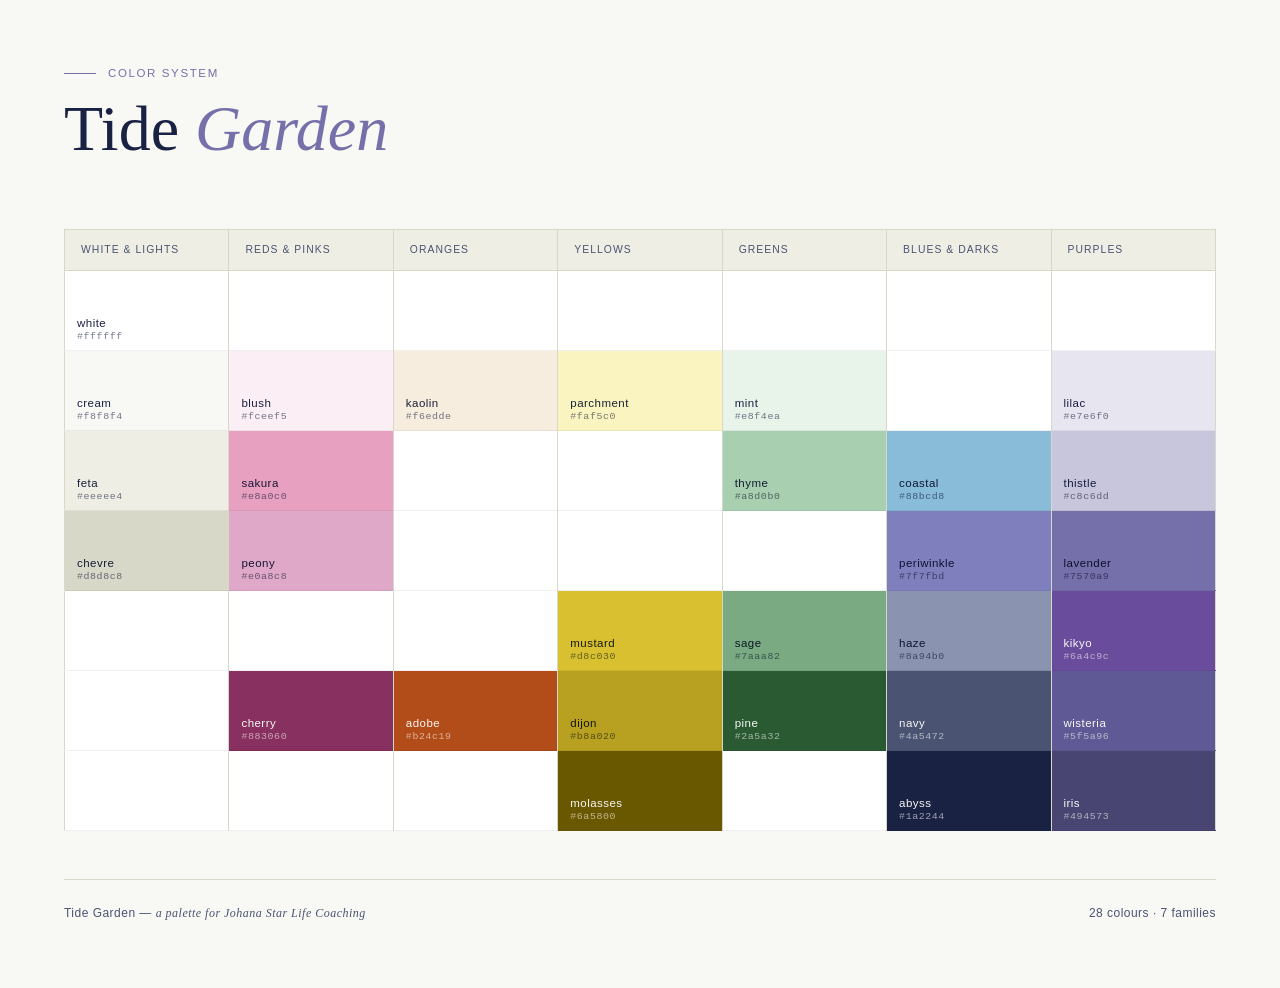
==== palette.html @ c2b70f77 "define oranges kaolin and adobe" ====
<!DOCTYPE html>
<html lang="en">
<head>
<meta charset="UTF-8">
<meta name="viewport" content="width=device-width, initial-scale=1.0">
<title>Tide Garden — Palette</title>
<link rel="stylesheet" href="styles.css">
</head>
<body class="palette-page">

<header>
  <p>Color system</p>
  <h1>Tide <em>Garden</em></h1>
</header>

<!--
  Rows represent lightness bands (lightest at top, darkest at bottom).
  Each swatch is placed in the row closest to its HSL lightness value.
  Within a family, swatches that share near-identical lightness are nudged
  to adjacent rows to maintain unique placement per column.
  Empty cells indicate no swatch in that family at that lightness band.
  8 rows span L≈100% (row 1) to L≈18% (row 8), in ~12-point steps.
-->
<table class="palette-table">
  <thead>
    <tr>
      <th>White &amp; Lights</th>
      <th>Reds &amp; Pinks</th>
      <th>Oranges</th>
      <th>Yellows</th>
      <th>Greens</th>
      <th>Blues &amp; Darks</th>
      <th>Purples</th>
    </tr>
  </thead>
  <tbody>
    <!-- Row 1 · L ≈ 100% -->
    <tr>
      <td class="swatch light" style="background:#ffffff;">
        <p class="swatch-name">white</p>
        <p class="swatch-hex">#ffffff</p>
      </td>
      <td class="swatch empty"></td>
      <td class="swatch empty"></td>
      <td class="swatch empty"></td>
      <td class="swatch empty"></td>
      <td class="swatch empty"></td>
      <td class="swatch empty"></td>
    </tr>

    <!-- Row 2 · L ≈ 88% – 92% -->
    <tr>
      <td class="swatch light" style="background:#f8f8f4;">
        <p class="swatch-name">cream</p>
        <p class="swatch-hex">#f8f8f4</p>
      </td>

      <td class="swatch light" style="background:#fceef5;">
        <p class="swatch-name">blush</p>
        <p class="swatch-hex">#fceef5</p>
      </td>
      <td class="swatch light" style="background:#f6edde;">
        <p class="swatch-name">kaolin</p>
        <p class="swatch-hex">#f6edde</p>
      </td>
      <td class="swatch light" style="background:#faf5c0;">
        <p class="swatch-name">parchment</p>
        <p class="swatch-hex">#faf5c0</p>
      </td>
      <td class="swatch light" style="background:#e8f4ea;">
        <p class="swatch-name">mint</p>
        <p class="swatch-hex">#e8f4ea</p>
      </td>
      <td class="swatch empty"></td>
      <td class="swatch light" style="background:#e7e6f0;">
        <p class="swatch-name">lilac</p>
        <p class="swatch-hex">#e7e6f0</p>
      </td>
    </tr>

    <!-- Row 3 · L ≈ 77% -->
    <tr>
      <td class="swatch light" style="background:#eeeee4;">
        <p class="swatch-name">feta</p>
        <p class="swatch-hex">#eeeee4</p>
      </td>
      <td class="swatch light" style="background:#e8a0c0;">
        <p class="swatch-name">sakura</p>
        <p class="swatch-hex">#e8a0c0</p>
      </td>
      <td class="swatch empty"></td>
      <td class="swatch empty"></td>
      <td class="swatch light" style="background:#a8d0b0;">
        <p class="swatch-name">thyme</p>
        <p class="swatch-hex">#a8d0b0</p>
      </td>
      <td class="swatch light" style="background:#88bcd8;">
        <p class="swatch-name">coastal</p>
        <p class="swatch-hex">#88bcd8</p>
      </td>
      <td class="swatch light" style="background:#c8c6dd;">
        <p class="swatch-name">thistle</p>
        <p class="swatch-hex">#c8c6dd</p>
      </td>
    </tr>

    <!-- Row 4 · L ≈ 65% -->
    <tr>
      <td class="swatch light" style="background:#d8d8c8;">
        <p class="swatch-name">chevre</p>
        <p class="swatch-hex">#d8d8c8</p>
      </td>

      <td class="swatch light" style="background:#e0a8c8;">
        <p class="swatch-name">peony</p>
        <p class="swatch-hex">#e0a8c8</p>
      </td>
      <td class="swatch empty"></td>
      <td class="swatch empty"></td>
      <td class="swatch empty"></td>

      <td class="swatch light" style="background:#7f7fbd;">
        <p class="swatch-name">periwinkle</p>
        <p class="swatch-hex">#7f7fbd</p>
      </td>
      <td class="swatch light" style="background:#7570a9;">
        <p class="swatch-name">lavender</p>
        <p class="swatch-hex">#7570a9</p>
      </td>
    </tr>

    <!-- Row 5 · L ≈ 53% -->
    <tr>
      <td class="swatch empty"></td>
      <td class="swatch empty"></td>
      <td class="swatch empty"></td>
      <td class="swatch light" style="background:#d8c030;">
        <p class="swatch-name">mustard</p>
        <p class="swatch-hex">#d8c030</p>
      </td>
      <td class="swatch light" style="background:#7aaa82;">
        <p class="swatch-name">sage</p>
        <p class="swatch-hex">#7aaa82</p>
      </td>
      <td class="swatch light" style="background:#8a94b0;">
        <p class="swatch-name">haze</p>
        <p class="swatch-hex">#8a94b0</p>
      </td>
      <td class="swatch dark" style="background:#6a4c9c;">
        <p class="swatch-name">kikyo</p>
        <p class="swatch-hex">#6a4c9c</p>
      </td>
    </tr>

    <!-- Row 6 · L ≈ 42% -->
    <tr>
      <td class="swatch empty"></td>
      <td class="swatch dark" style="background:#883060;">
        <p class="swatch-name">cherry</p>
        <p class="swatch-hex">#883060</p>
      </td>
      <td class="swatch dark" style="background:#b24c19;">
        <p class="swatch-name">adobe</p>
        <p class="swatch-hex">#b24c19</p>
      </td>
      <td class="swatch light" style="background:#b8a020;">
        <p class="swatch-name">dijon</p>
        <p class="swatch-hex">#b8a020</p>
      </td>
      <td class="swatch dark" style="background:#2a5a32;">
        <p class="swatch-name">pine</p>
        <p class="swatch-hex">#2a5a32</p>
      </td>
      <td class="swatch dark" style="background:#4a5472;">
        <p class="swatch-name">navy</p>
        <p class="swatch-hex">#4a5472</p>
      </td>
      <td class="swatch dark" style="background:#5f5a96;">
        <p class="swatch-name">wisteria</p>
        <p class="swatch-hex">#5f5a96</p>
      </td>
    </tr>

    <!-- Row 7 · L ≈ 18% -->
    <tr>
      <td class="swatch empty"></td>
      <td class="swatch empty"></td>
      <td class="swatch empty"></td>
      <td class="swatch dark" style="background:#6a5800;">
        <p class="swatch-name">molasses</p>
        <p class="swatch-hex">#6a5800</p>
      </td>
      <td class="swatch empty"></td>
      <td class="swatch dark" style="background:#1a2244;">
        <p class="swatch-name">abyss</p>
        <p class="swatch-hex">#1a2244</p>
      </td>
      <td class="swatch dark" style="background:#494573;">
        <p class="swatch-name">iris</p>
        <p class="swatch-hex">#494573</p>
      </td>
    </tr>
  </tbody>
</table>

<footer>
  <p>Tide Garden &mdash; <em>a palette for Johana Star Life Coaching</em></p>
  <p>28 colours · 7 families</p>
</footer>

</body>
</html>
---- styles.css ----
*, *::before, *::after {
    box-sizing: border-box;
    margin: 0;
    padding: 0;
  }
  /* Tide Garden palette */
  :root {
    /* ─── color tokens ─────────────────────────────────────────────────────────
       Color wheel relationships:
         · coastal (H=201°), lavender (H=245°), and navy (H=229°) are
           analogous — a tight blue/purple cluster spanning 44°
         · mustard (H=51°) and lavender (H=245°) are near-complementary
           (194° apart) — they pop against each other
         · mustard (H=51°) and coastal (H=201°) are near-complementary
           (150° apart)
         · coastal (H=201°) and lavender (H=245°) are now 44° apart —
           a wider analogous gap than the original 24° with coastal/periwinkle
         · sakura (H=333°) and sage (H=130°) are near-complementary
           (157° apart) — warm pink against cool green
         · mustard (H=51°), sage (H=130°), and sakura (H=333°) form a
           split-complementary triad around sage
       Sibling relationships:
         · cherry is a sibling of sakura, not simply a darkened version —
           hue shifts 6°, saturation drops 13%, lightness drops 41°
         · dijon is effectively mustard darkened — hue drift of only 0.9°
      Note: all color math here is Claude-generated. Trust, but verify.
    */
    /*
    Color families (Tide Garden palette):
    lights & whites: theming is dairy
    reds & pinks: theming is floral & fruity
    oranges: theming is culinary, spices
    yellows: theming is culinary, condiments
        NOTE: Mustard is a brassica, so there may be design space for cabbage, a yellow-green
        tinted white, bok choy, a light green, broccoli, a dark and grounded green,
        turnip, a purplish-red white, kale a dark green, etc.
    greens: theming is culinary, herbal
    darks & blues: theming is nautical
    purples: theming is floral & astronomical
        NOTE: Oranges and periwinkles are not used yet in this design, their intention in
              specification is to be used as accent colors for future designs inheriting
              this palette and pride flags.
    */

    /* dairy — lights & whites */
    --white:        #ffffff;
    --cream:        #f8f8f4;
    --feta:         #eeeee4;
    --chevre:       #d8d8c8;

    /* reds & pinks — floral & fruity */
    --blush:        #fceef5;   /* sakura (L=77.5%) lightened 15.0 lightness points to L=92.5% → blush */
    --peony:        #e0a8c8;   /* sakura (L=77.5%) darkened 10.0 lightness points to L=67.5% → peony */
    --sakura:       #e8a0c0;
    --cherry:       #883060;   /* sakura sibling: H=327° S=48% L=36% vs sakura H=333° S=61% L=77% */

    /* oranges — ceramics & clay */
    --adobe:        #b24c19;   /* dark red-orange; H=20° S=75% L=40% — sits alongside cherry, dijon, navy in the mid-dark band */
    --kaolin:       #f6edde;   /* pale yellow-orange; H=36° S=60% L=92% — the raw clay mineral; sits alongside lilac and mint */

    /* yellows — culinary, condiments */
    --parchment:    #faf5c0;   /* mustard (L=51.2%) lightened 40.0 lightness points to L=91.2% → parchment */
    --mustard:      #d8c030;
    --dijon:        #b8a020;   /* mustard (L=51.2%) darkened 7.0 lightness points to L=44.2% */
    --molasses:     #6a5800;   /* dijon (L=42.4%) darkened 21.6 lightness points to L=20.8% → molasses */

    /* greens — culinary, herbal */
    --mint:         #e8f4ea;   /* sage (L=57.6%) lightened 35.0 lightness points to L=92.6% */
    --thyme:        #a8d0b0;   /* sage (L=57.6%) lightened 15.0 lightness points to L=72.6% */
    --sage:         #7aaa82;
    --pine:         #2a5a32;   /* sage (L=57.6%) darkened 35.0 lightness points to L=22.6% → pine */

    /* blues & darks — nautical */
    --coastal:      #88bcd8;   /* shallows was considered but coastal retained */
    --haze:         #8a94b0;
    --periwinkle:   #7F7FBD;
    --navy:         #4a5472;
    --abyss:        #1a2244;   /* swapped — abyss is now the deepest blue */

    /* purples — floral & astronomical */
    --lilac:        #e7e6f0;   /* lavender (L=55.1%) lightened to L=92.3% → lilac */
    --thistle:      #c8c6dd;   /* lavender (L=55.1%) lightened 27.0 lightness points to L=82.1% → thistle */
    --lavender:     #7570a9;
    --kikyo:        #6a4c9c;   /* balloon flower (Japanese: 桔梗); H=272° S=33% L=45% — more violet than lavender family (H=245°); a deliberate accent */
    --wisteria:     #5f5a96;   /* lavender (L=55.1%) darkened 8.0 lightness points to L=47.1% → wisteria */
    --iris:         #494573;   /* lavender (L=55.1%) darkened 19.0 lightness points to L=36.1% → iris */

    --serif: 'Cormorant Garamond', serif;

    /* ─── tints and shades ──────────────────────────────────────────────────────
       All tints and shades are now defined within their colour family above.
       native CSS cannot compute derived values; use Sass or a design tool to
       recalculate if palette colours change */

    /* ─── semantic tokens ───────────────────────────────────────────────────────
       these are what rules reference — colour tokens above should not
       appear in rules directly */
    --background:             var(--cream);
    --surface:                var(--white);
    --surface-alt:            var(--feta);
    --surface-alt-dark:       var(--chevre);
    --text:                   var(--abyss);
    --text-mid:               var(--navy);
    --text-light:             var(--haze);
    --accent:                 var(--lavender);
    --accent-hover:           var(--wisteria);
    --accent-secondary:       var(--sage);
    --accent-secondary-light: var(--mint);
    --accent-secondary-mid:   var(--thyme);
    --accent-tertiary:        var(--mustard);
    --accent-tertiary-hover:  var(--dijon);
    --highlight:              var(--sakura);
    --highlight-dark:         var(--cherry);
    --muted:                  var(--coastal);
    --deep:                   var(--abyss);

    /* ─── opacity variants ──────────────────────────────────────────────────────
       for use where alpha transparency is needed */
    --cream-88:      rgba(248,248,244,0.88);
    --cream-60:      rgba(248,248,244,0.60);
    --cream-35:      rgba(248,248,244,0.35);
    --cream-8:       rgba(248,248,244,0.08);
    --cream-6:       rgba(248,248,244,0.06);
    --white-85:      rgba(255,255,255,0.85);
    --white-30:      rgba(255,255,255,0.30);
    --white-15:      rgba(255,255,255,0.15);
    --lavender-15:   rgba(117,112,169,0.15);
    --mustard-25:    rgba(216,192,48,0.25);
    --abyss-8:       rgba(26,34,68,0.08);
  }
  body {
    font-family: 'DM Sans', sans-serif;
    background: var(--background);
    color: var(--text);
    line-height: 1.6;
    font-weight: 300;
  }
  h1, h2, h3, h4, body > nav .logo, .step .numeral, footer .logo, .quote blockquote {
    font-family: var(--serif);
  }
  h1, h2, h3, h4, .step .numeral { font-weight: 300; }
  /* TODO: Can we define the rbga codes below either in the color tokens section of :root or derived from those colors? */
  body > nav {
    position: fixed;
    top: 0;
    left: 0;
    right: 0;
    z-index: 100;
    display: flex;
    justify-content: space-between;
    align-items: center;
    padding: 1.25rem 4rem;
    background: var(--cream-88);
    backdrop-filter: blur(12px);
    border-bottom: 1px solid var(--lavender-15);
  }
  body > nav .logo {
    font-weight: 400;
    font-size: 1.3rem;
    letter-spacing: 0.04em;
    color: var(--text);
    text-decoration: none;
  }
  body > nav .cta {
    background: var(--accent);
    color: var(--surface);
    padding: 0.55rem 1.4rem;
    border-radius: 2px;
    font-size: 0.8rem;
    font-weight: 400;
    letter-spacing: 0.06em;
    text-transform: uppercase;
    text-decoration: none;
    transition: background 0.2s;
  }
  body > nav .cta:hover { background: var(--accent-hover); }
  .hero {
    min-height: 100vh;
    display: grid;
    grid-template-columns: 1fr 1fr;
    align-items: center;
    padding: 8rem 4rem 4rem;
    gap: 4rem;
  }
  .hero header .eyebrow {
    font-size: 0.72rem;
    font-weight: 500;
    letter-spacing: 0.14em;
    text-transform: uppercase;
    color: var(--accent);
    margin-bottom: 1.5rem;
    display: flex;
    align-items: center;
    gap: 0.75rem;
  }
  .hero header .eyebrow::before {
    content: '';
    display: block;
    width: 32px;
    height: 1px;
    background: var(--accent);
  }
  .hero header h1 {
    font-size: clamp(2.6rem, 5vw, 4rem);
    line-height: 1.1;
    letter-spacing: -0.01em;
    color: var(--text);
    margin-bottom: 1.5rem;
  }
  .hero header h1 em {
    font-style: italic;
    color: var(--accent);
  }
  .hero header .lede {
    font-size: 1.05rem;
    color: var(--text-mid);
    line-height: 1.75;
    margin-bottom: 1.5rem;
    font-weight: 300;
    max-width: 440px;
  }
  .disclaimer {
    font-size: 0.8rem;
    color: var(--text-light);
    line-height: 1.6;
    border-left: 2px solid var(--surface-alt-dark);
    padding-left: 0.9rem;
    margin-bottom: 2rem;
    max-width: 420px;
  }
  .hero header nav {
    display: flex;
    align-items: center;
    gap: 1.5rem;
  }
  .btn-primary {
    background: var(--text);
    color: var(--surface);
    padding: 0.9rem 2rem;
    border-radius: 2px;
    font-size: 0.85rem;
    font-weight: 400;
    letter-spacing: 0.04em;
    text-decoration: none;
    transition: background 0.2s;
    border: 1.5px solid var(--text);
  }
  .btn-primary.spacer {
    display:inline-block;
    margin-top:1rem;
  }
  .btn-primary:hover {
    background: var(--accent);
    border-color: var(--accent);
  }
  .btn-ghost {
    color: var(--text-mid);
    font-size: 0.85rem;
    text-decoration: none;
    letter-spacing: 0.02em;
    border-bottom: 1px solid var(--surface-alt-dark);
    padding-bottom: 2px;
    transition: color 0.2s, border-color 0.2s;
  }
  .btn-ghost:hover {
    color: var(--accent);
    border-color: var(--accent);
  }
  .hero .image {
    position: relative;
    height: 600px;
    border-radius: 2px;
    overflow: hidden;
    background: var(--surface);
  }
  .hero .image .shapes {
    position: absolute;
    inset: 0;
    pointer-events: none;
  }
  .hero .badge {
    position: absolute;
    bottom: 2.5rem;
    left: 2rem;
    background: var(--surface);
    padding: 1.25rem 1.5rem;
    border-radius: 2px;
    box-shadow: 0 4px 32px var(--abyss-8);
    max-width: 240px;
  }
  .hero .badge strong {
    font-size: 1rem;
    color: var(--accent);
    margin-bottom: 0.25rem;
  }
  .hero .badge ul { list-style-type: '\b7  '; }
  .hero .badge li {
    font-size: 0.78rem;
    color: var(--text-mid);
    line-height: 1.5;
  }
  .flag-badge {
    display: inline-block;
    width: 1.3em;
    height: 0.78em;
    vertical-align: baseline;
    margin: 0 0.15em;
    border-radius: 1.5px;
  }
  .trust-bar {
    list-style: none;
    background: var(--accent);
    padding: 1.75rem 4rem;
    display: flex;
    align-items: center;
    justify-content: center;
    gap: 3rem;
    flex-wrap: wrap;
  }
  .trust-bar li {
    font-size: 0.75rem;
    color: var(--surface);
    font-weight: 500;
    letter-spacing: 0.08em;
    text-transform: uppercase;
    display: flex;
    align-items: center;
    gap: 0.6rem;
  }
  .trust-bar li::before {
    content: '◆';
    font-size: 0.5rem;
  }
  .about {
    display: grid;
    grid-template-columns: 1fr 1.2fr;
    gap: 6rem;
    padding: 7rem 4rem;
    align-items: start;
  }
  .about .label, .offerings .label, .process .label, .diagnosis .label {
    color: var(--accent);
  }
  .systems .label, .regional-center.card .label { color: var(--accent-secondary); }
  .testimonials .label { color: var(--surface-alt); }
  .not-therapy .label { color: var(--muted); }
  .about h2 {
    font-size: clamp(2rem, 3.5vw, 2.8rem);
    line-height: 1.2;
    margin-bottom: 1.5rem;
  }
  .about h2 em { color: var(--accent); }
  .about p {
    color: var(--text-mid);
    line-height: 1.85;
    margin-bottom: 1.2rem;
    font-size: 0.97rem;
  }
  .about .tags {
    list-style: none;
    display: flex;
    flex-wrap: wrap;
    gap: 0.5rem;
    margin: 1.5rem 0;
  }
  .tag {
    font-size: 0.72rem;
    font-weight: 500;
    letter-spacing: 0.06em;
    text-transform: uppercase;
    padding: 0.3rem 0.75rem;
    border: 1px solid;
    border-radius: 2px;
  }
  /* TODO: Can we define the hex codes below in the color tokens section of :root */
  .tag-secondary {
    color: var(--pine);
    background: var(--accent-secondary-light);
    border-color: var(--accent-secondary-mid);
  }
  .tag-accent {
    color: var(--iris);
    background: var(--lilac);
    border-color: var(--thistle);
  }
  .tag-tertiary {
    color: var(--molasses);
    background: var(--parchment);
    border-color: var(--accent-tertiary);
  }
  .tag-highlight {
    color: var(--highlight-dark);
    background: var(--blush);
    border-color: var(--peony);
  }
  .about .portrait {
    aspect-ratio: 4/5;
    background: var(--surface);
    border-radius: 2px;
    position: relative;
    overflow: hidden;
  }
  .about .portrait img {
    width:100%;
    height:100%;
    object-fit:cover;
    display:block;
  }
  .not-therapy {
    background: var(--deep);
    padding: 4rem;
    display: grid;
    grid-template-columns: 1fr 1fr;
    gap: 4rem;
    align-items: center;
  }
  .not-therapy h2 {
    font-size: clamp(1.8rem, 3vw, 2.4rem);
    color: var(--background);
    line-height: 1.2;
    margin-bottom: 1rem;
  }
  .not-therapy h2 em { color: var(--muted); }
  .not-therapy p {
    font-size: 0.92rem;
    color: var(--cream-60);
    line-height: 1.8;
    margin-bottom: 1rem;
  }
  .not-therapy .note {
    font-size: 0.8rem;
    color: var(--cream-35);
  }
  .not-therapy .comparison {
    display: grid;
    grid-template-columns: 1fr 1fr;
    gap: 1px;
    background: var(--cream-8);
    border: 1px solid var(--cream-8);
  }
  .not-therapy .panel { padding: 1.5rem; }
  .not-therapy .panel .title {
    font-size: 0.72rem;
    font-weight: 500;
    letter-spacing: 0.1em;
    text-transform: uppercase;
    margin-bottom: 0.75rem;
  }
  .not-therapy .panel .title.is { color: var(--muted); }
  .not-therapy .panel .title.not { color: var(--white-30); }
  .not-therapy .list { list-style: none; }
  .not-therapy .list li {
    font-size: 0.85rem;
    padding: 0.4rem 0;
    border-bottom: 1px solid var(--cream-6);
    line-height: 1.5;
  }
  .not-therapy .list.is li { color: var(--white-85); }
  .not-therapy .list.not li {
    color: var(--cream-35);
    text-decoration: line-through;
    text-decoration-color: var(--white-15);
  }
  .offerings { padding: 7rem 4rem; }
  .offerings .header { margin-bottom: 3.5rem; }
  .offerings h2 {
    font-size: clamp(2rem, 3.5vw, 2.8rem);
    line-height: 1.2;
  }
  .offerings h2 em { color: var(--accent); }
  .offerings .grid {
    display: grid;
    grid-template-columns: repeat(auto-fit, minmax(280px, 1fr));
    gap: 1px;
    background: var(--surface-alt-dark);
    border: 1px solid var(--surface-alt-dark);
    margin-top: 2.5rem;
  }
  .offerings .card {
    background: var(--surface);
    padding: 2rem;
  }
  .offerings .icon {
    width: 36px;
    height: 36px;
    border-radius: 2px;
    background: var(--surface-alt);
    display: flex;
    align-items: center;
    justify-content: center;
    margin-bottom: 1.25rem;
  }
  .offerings .icon img {
    width: 16px;
    height: 16px;
  }
  .offerings .card h3 {
    font-size: 0.95rem;
    font-weight: 500;
    color: var(--text);
    margin-bottom: 0.5rem;
  }
  .offerings .card p {
    font-size: 0.85rem;
    color: var(--text-mid);
    line-height: 1.7;
  }
  .systems {
    background: var(--accent-secondary-light);
    padding: 5rem 4rem;
  }
  .systems .inner {
    max-width: 860px;
    margin: 0 auto;
  }
  .systems h2 {
    font-size: clamp(1.8rem, 3vw, 2.4rem);
    line-height: 1.2;
    margin-bottom: 1.25rem;
  }
  .systems h2 em { color: var(--accent-secondary); }
  .systems p {
    font-size: 0.95rem;
    color: var(--text-mid);
    line-height: 1.8;
    max-width: 640px;
  }
  .systems .note {
    margin-top: 1rem;
    font-size: 0.88rem;
    color: var(--text-light);
  }
  .systems .tags {
    list-style: none;
    display: flex;
    flex-wrap: wrap;
    gap: 0.5rem;
    margin-top: 1.5rem;
  }
  .process {
    background: var(--deep);
    padding: 7rem 4rem;
  }
  .process .inner {
    max-width: 860px;
    margin: 0 auto;
  }
  .process .label {
    color: var(--accent-tertiary);
  }
  .process h2 {
    font-size: clamp(2rem, 3.5vw, 2.8rem);
    margin-bottom: 3.5rem;
    line-height: 1.2;
    color: var(--surface);
  }
  .process h2 em { color: var(--accent-tertiary); }
  .process ol {
    list-style: none;
  }
  .step {
    display: grid;
    grid-template-columns: 80px 1fr;
    border-top: 1px solid var(--mustard-25);
    padding: 2rem 0;
    align-items: start;
    gap: 2rem;
  }
  .step:last-child { border-bottom: 1px solid var(--mustard-25); }
  .step .numeral {
    font-size: 1.5rem;
    color: var(--accent-tertiary);
    padding-top: 0.1rem;
  }
  .step h4 {
    font-size: 1rem;
    font-weight: 500;
    margin-bottom: 0.4rem;
    color: var(--surface);
  }
  .step p {
    font-size: 0.9rem;
    color: var(--accent-secondary-mid);
    line-height: 1.7;
  }
  .testimonials {
    background: var(--accent);
    padding: 7rem 4rem;
  }
  .testimonials .inner {
    max-width: 1000px;
    margin: 0 auto;
  }
  .testimonials h2 {
    font-size: clamp(2rem, 3.5vw, 2.8rem);
    text-align: center;
    margin-bottom: 3.5rem;
    line-height: 1.2;
    color: var(--surface);
  }
  .testimonials h2 em { color: var(--accent-tertiary); }
  .quotes {
    display: grid;
    grid-template-columns: 1fr 1fr;
    gap: 1.5rem;
  }
  .quote {
    background: var(--surface);
    padding: 2.5rem;
    border-radius: 2px;
  }
  .quote blockquote {
    font-size: 1.2rem;
    font-weight: 300;
    font-style: italic;
    line-height: 1.6;
    color: var(--text);
    margin-bottom: 1.5rem;
  }
  .quote .author {
    display: flex;
    align-items: center;
    gap: 0.75rem;
  }
  .quote .avatar {
    width: 40px;
    height: 40px;
    border-radius: 50%;
    background: var(--surface-alt);
    display: flex;
    align-items: center;
    justify-content: center;
    font-size: 0.78rem;
    font-weight: 500;
    color: var(--accent);
  }
  .quote .avatar.plum {
    background: var(--accent-secondary-light);
    color: var(--accent-secondary);
  }
  .quote .name {
    font-size: 0.85rem;
    font-weight: 500;
    color: var(--text);
  }
  .quote .role {
    font-size: 0.78rem;
    color: var(--text-light);
  }
  #book {
    background: var(--background);
    padding: 0 4rem;
  }
  #book .layout {
    padding: 8rem 4rem;
    display: grid;
    grid-template-columns: 1fr 1fr;
    gap: 6rem;
    align-items: center;
    max-width: 1100px;
    margin: 0 auto;
  }
  #book .pitch h2 {
    font-size: clamp(2rem, 4vw, 3.2rem);
    line-height: 1.15;
    margin-bottom: 1rem;
  }
  #book .pitch h2 em { color: var(--accent); }
  #book .pitch p {
    color: var(--text-mid);
    line-height: 1.75;
    margin-bottom: 1rem;
    font-size: 0.97rem;
  }
  #book .pitch .note {
    font-size: 0.82rem;
    color: var(--accent);
    font-weight: 500;
    margin-top: 0.5rem;
  }
  .diagnosis {
    padding: 7rem 4rem;
    background: var(--surface-alt);
  }
  .diagnosis .inner {
    max-width: 860px;
    margin: 0 auto;
    display: grid;
    grid-template-columns: 1fr 1fr;
    gap: 5rem;
    align-items: start;
  }
  .diagnosis h2 {
    font-size: clamp(1.8rem, 3vw, 2.4rem);
    line-height: 1.2;
    margin-bottom: 1.25rem;
  }
  .diagnosis h2 em { color: var(--accent); }
  .diagnosis p {
    font-size: 0.95rem;
    color: var(--text-mid);
    line-height: 1.85;
    margin-bottom: 1rem;
  }
  .diagnosis .note {
    font-size: 0.8rem;
    color: var(--text-light);
    margin-bottom: 1.25rem;
  }
  .regional-center.card {
    background: var(--surface);
    border-radius: 2px;
    padding: 2rem;
    border: 1px solid var(--surface-alt-dark);
  }
  .regional-center.card h3 {
    font-size: 1.3rem;
    margin-bottom: 0.75rem;
    line-height: 1.3;
  }
  .regional-center.card p {
    font-size: 0.85rem;
    color: var(--text-mid);
    line-height: 1.75;
    margin-bottom: 1.25rem;
  }
  .regional-center .conditions {
    list-style: none;
    display: flex;
    flex-wrap: wrap;
    gap: 0.4rem;
    margin-bottom: 1.5rem;
  }
  .regional-center .link {
    display: inline-block;
    background: var(--accent);
    color: var(--surface);
    padding: 0.65rem 1.25rem;
    border-radius: 2px;
    font-size: 0.8rem;
    font-weight: 400;
    letter-spacing: 0.04em;
    text-decoration: none;
    transition: background 0.2s;
  }
  .regional-center .link:hover { background: var(--accent-hover); }
  footer {
    border-top: 1px solid var(--surface-alt-dark);
    padding: 2.5rem 4rem;
    display: flex;
    justify-content: space-between;
    align-items: center;
  }
  footer .logo {
    font-size: 1.1rem;
    color: var(--text-mid);
    font-weight: 400;
  }
  footer .note {
    font-size: 0.78rem;
    color: var(--text-light);
  }

  @keyframes fadeUp {
    from {
      opacity: 0;
      transform: translateY(24px);
    }
    to {
      opacity: 1;
      transform: translateY(0);
    }
  }
  .animate { opacity: 0; }
  .animate.visible { animation: fadeUp 0.7s ease forwards; }
  .delay-1 { animation-delay: 0.05s; }
  .delay-2 { animation-delay: 0.15s; }
  .delay-3 { animation-delay: 0.25s; }
  .delay-4 { animation-delay: 0.35s; }
  @media (max-width: 900px) {
    body > nav {
      padding: 1.25rem 2rem;
    }
    .hero, .about, #book .layout, .not-therapy {
      grid-template-columns: 1fr;
      padding: 5rem 2rem 3rem;
    }
    .hero .image { height: 340px; }
    .quotes { grid-template-columns: 1fr; }
    .not-therapy .comparison { grid-template-columns: 1fr; }
    .trust-bar {
      flex-direction: column;
      gap: 1rem;
      padding: 1.5rem 2rem;
    }
    .offerings, .testimonials, .process .inner, .systems { padding: 5rem 2rem; }
    .diagnosis .inner {
      grid-template-columns: 1fr;
      gap: 2.5rem;
    }
    footer {
      flex-direction: column;
      gap: 0.75rem;
      text-align: center;
      padding: 2rem;
    }
  }


/* ─── Palette page ──────────────────────────────────────────────────────────
   All rules are scoped to body.palette-page to avoid collisions with
   index.html styles above (notably: body, header, footer, @media block).
   ─────────────────────────────────────────────────────────────────────────── */

body.palette-page {
  font-family: 'DM Sans', sans-serif;
  font-weight: 300;
  background: var(--cream);
  color: var(--abyss);
  min-height: 100vh;
  padding: 4rem;
}

body.palette-page header {
  margin-bottom: 4rem;
}

body.palette-page header p {
  font-size: 0.72rem;
  font-weight: 500;
  letter-spacing: 0.14em;
  text-transform: uppercase;
  color: var(--lavender);
  margin-bottom: 0.75rem;
  display: flex;
  align-items: center;
  gap: 0.75rem;
}

body.palette-page header p::before {
  content: '';
  display: block;
  width: 32px;
  height: 1px;
  background: var(--lavender);
}

body.palette-page header h1 {
  font-family: var(--serif);
  font-size: clamp(2.5rem, 5vw, 4rem);
  font-weight: 300;
  line-height: 1.1;
}

body.palette-page header h1 em {
  font-style: italic;
  color: var(--lavender);
}

/* ── Palette table ── */
.palette-table {
  width: 100%;
  border-collapse: collapse;
  border: 1px solid var(--chevre);
  table-layout: fixed;
}

.palette-table thead tr th {
  padding: 0.75rem 1rem;
  font-size: 0.65rem;
  font-weight: 500;
  letter-spacing: 0.1em;
  text-transform: uppercase;
  color: var(--navy);
  background: var(--feta);
  border-bottom: 1px solid var(--chevre);
  border-right: 1px solid var(--chevre);
  text-align: left;
  position: sticky;
  top: 0;
}

.palette-table thead tr th:last-child {
  border-right: none;
}

.palette-table tbody tr {
  border-bottom: 1px solid rgba(0,0,0,0.06);
}

/* ── Swatch cells ── */
.palette-table tbody tr {
  height: 80px;
}

.palette-table tbody tr:hover {
  height: 104px;
}

td.swatch {
  vertical-align: bottom;
  padding: 0.5rem 0.75rem;
  border-right: 1px solid var(--chevre);
  cursor: default;
}

td.swatch:last-child { border-right: none; }

td.swatch p {
  margin: 0;
  line-height: 1.2;
}

td.swatch .swatch-name {
  font-size: 0.72rem;
  font-weight: 500;
  letter-spacing: 0.04em;
  mix-blend-mode: multiply;
}

td.swatch .swatch-hex {
  font-size: 0.62rem;
  font-weight: 400;
  letter-spacing: 0.06em;
  opacity: 0.6;
  font-family: 'DM Mono', 'Courier New', monospace;
  mix-blend-mode: multiply;
}

td.swatch.light .swatch-name,
td.swatch.light .swatch-hex { color: var(--abyss); }

td.swatch.dark .swatch-name,
td.swatch.dark .swatch-hex { color: var(--cream); mix-blend-mode: normal; opacity: 1; }

td.swatch.dark .swatch-hex { opacity: 0.6; }

td.swatch.empty {
  background: var(--white);
}

td.swatch.placeholder {
  background: repeating-linear-gradient(
    45deg,
    var(--feta),
    var(--feta) 4px,
    var(--chevre) 4px,
    var(--chevre) 8px
  );
}

td.swatch.placeholder .swatch-name,
td.swatch.placeholder .swatch-hex { color: var(--navy); }

/* ── Palette footer ── */
body.palette-page footer {
  margin-top: 3rem;
  display: flex;
  justify-content: space-between;
  align-items: baseline;
  border-top: 1px solid var(--chevre);
  border-bottom: none;
  padding-top: 1.5rem;
  padding-bottom: 0;
  /* reset index.html footer values */
  padding-left: 0;
  padding-right: 0;
  flex-direction: row;
  gap: 0;
  text-align: left;
}

body.palette-page footer p {
  font-size: 0.75rem;
  color: var(--navy);
  letter-spacing: 0.04em;
}

body.palette-page footer em {
  font-family: var(--serif);
  font-style: italic;
}

@media (max-width: 900px) {
  body.palette-page {
    padding: 2rem 1rem;
  }
  .palette-table {
    display: block;
    overflow-x: auto;
  }
  .palette-table thead,
  .palette-table tbody,
  .palette-table tr {
    display: block;
  }
  .palette-table thead tr th,
  .palette-table tbody tr td {
    display: block;
    width: 100%;
    border-right: none;
    border-bottom: 1px solid var(--chevre);
  }
  body.palette-page footer {
    flex-direction: column;
    gap: 0.5rem;
  }
}
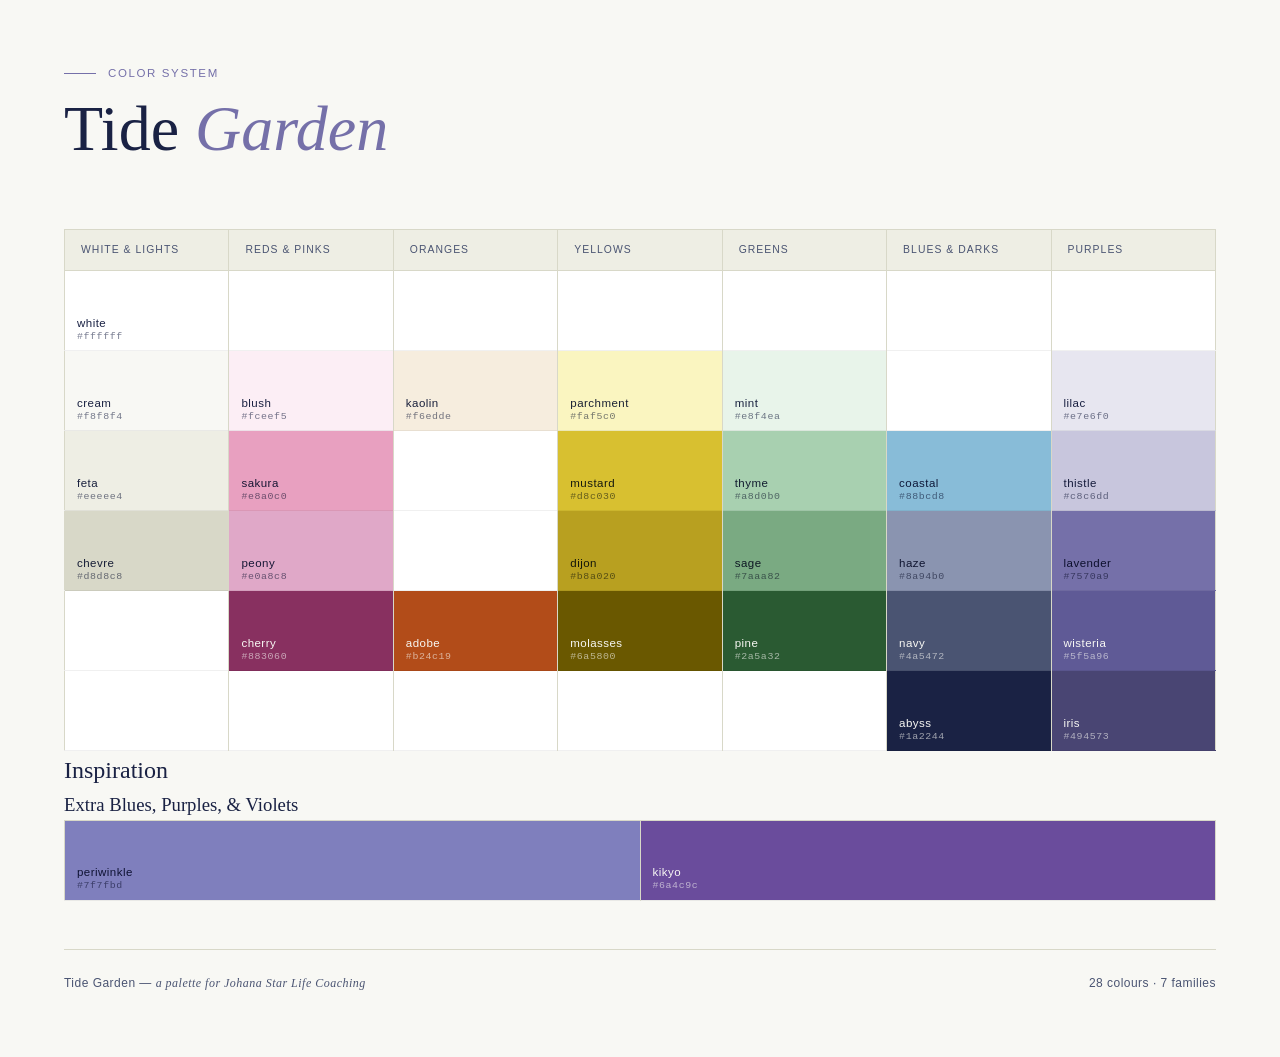
==== commit 4802ac7a: "tighten up the palette table" ====
--- a/palette.html
+++ b/palette.html
@@ -48,7 +48,7 @@
       <td class="swatch empty"></td>
     </tr>
 
-    <!-- Row 2 · L ≈ 88% – 92% -->
+    <!-- Row 2 · L ≈ 87 - 97%% -->
     <tr>
       <td class="swatch light" style="background:#f8f8f4;">
         <p class="swatch-name">cream</p>
@@ -78,7 +78,7 @@
       </td>
     </tr>
 
-    <!-- Row 3 · L ≈ 77% -->
+    <!-- Row 3 · L ≈ 69% - 82% -->
     <tr>
       <td class="swatch light" style="background:#eeeee4;">
         <p class="swatch-name">feta</p>
@@ -89,7 +89,10 @@
         <p class="swatch-hex">#e8a0c0</p>
       </td>
       <td class="swatch empty"></td>
-      <td class="swatch empty"></td>
+      <td class="swatch light" style="background:#d8c030;">
+        <p class="swatch-name">mustard</p>
+        <p class="swatch-hex">#d8c030</p>
+      </td>
       <td class="swatch light" style="background:#a8d0b0;">
         <p class="swatch-name">thyme</p>
         <p class="swatch-hex">#a8d0b0</p>
@@ -104,7 +107,7 @@
       </td>
     </tr>
 
-    <!-- Row 4 · L ≈ 65% -->
+    <!-- Row 4 · L ≈ 55% - 82% -->
     <tr>
       <td class="swatch light" style="background:#d8d8c8;">
         <p class="swatch-name">chevre</p>
@@ -116,12 +119,17 @@
         <p class="swatch-hex">#e0a8c8</p>
       </td>
       <td class="swatch empty"></td>
-      <td class="swatch empty"></td>
-      <td class="swatch empty"></td>
-
-      <td class="swatch light" style="background:#7f7fbd;">
-        <p class="swatch-name">periwinkle</p>
-        <p class="swatch-hex">#7f7fbd</p>
+      <td class="swatch light" style="background:#b8a020;">
+        <p class="swatch-name">dijon</p>
+        <p class="swatch-hex">#b8a020</p>
+      </td>
+      <td class="swatch light" style="background:#7aaa82;">
+        <p class="swatch-name">sage</p>
+        <p class="swatch-hex">#7aaa82</p>
+      </td>
+      <td class="swatch light" style="background:#8a94b0;">
+        <p class="swatch-name">haze</p>
+        <p class="swatch-hex">#8a94b0</p>
       </td>
       <td class="swatch light" style="background:#7570a9;">
         <p class="swatch-name">lavender</p>
@@ -129,30 +137,7 @@
       </td>
     </tr>
 
-    <!-- Row 5 · L ≈ 53% -->
-    <tr>
-      <td class="swatch empty"></td>
-      <td class="swatch empty"></td>
-      <td class="swatch empty"></td>
-      <td class="swatch light" style="background:#d8c030;">
-        <p class="swatch-name">mustard</p>
-        <p class="swatch-hex">#d8c030</p>
-      </td>
-      <td class="swatch light" style="background:#7aaa82;">
-        <p class="swatch-name">sage</p>
-        <p class="swatch-hex">#7aaa82</p>
-      </td>
-      <td class="swatch light" style="background:#8a94b0;">
-        <p class="swatch-name">haze</p>
-        <p class="swatch-hex">#8a94b0</p>
-      </td>
-      <td class="swatch dark" style="background:#6a4c9c;">
-        <p class="swatch-name">kikyo</p>
-        <p class="swatch-hex">#6a4c9c</p>
-      </td>
-    </tr>
-
-    <!-- Row 6 · L ≈ 42% -->
+    <!-- Row 5 · L ≈ 26% - 47% -->
     <tr>
       <td class="swatch empty"></td>
       <td class="swatch dark" style="background:#883060;">
@@ -163,9 +148,9 @@
         <p class="swatch-name">adobe</p>
         <p class="swatch-hex">#b24c19</p>
       </td>
-      <td class="swatch light" style="background:#b8a020;">
-        <p class="swatch-name">dijon</p>
-        <p class="swatch-hex">#b8a020</p>
+      <td class="swatch dark" style="background:#6a5800;">
+        <p class="swatch-name">molasses</p>
+        <p class="swatch-hex">#6a5800</p>
       </td>
       <td class="swatch dark" style="background:#2a5a32;">
         <p class="swatch-name">pine</p>
@@ -181,15 +166,12 @@
       </td>
     </tr>
 
-    <!-- Row 7 · L ≈ 18% -->
-    <tr>
-      <td class="swatch empty"></td>
-      <td class="swatch empty"></td>
-      <td class="swatch empty"></td>
-      <td class="swatch dark" style="background:#6a5800;">
-        <p class="swatch-name">molasses</p>
-        <p class="swatch-hex">#6a5800</p>
-      </td>
+    <!-- Row 6 · L ≈ 18% -->
+    <tr>
+      <td class="swatch empty"></td>
+      <td class="swatch empty"></td>
+      <td class="swatch empty"></td>
+      <td class="swatch empty"></td>
       <td class="swatch empty"></td>
       <td class="swatch dark" style="background:#1a2244;">
         <p class="swatch-name">abyss</p>
@@ -202,6 +184,25 @@
     </tr>
   </tbody>
 </table>
+
+<div class="inspiration">
+  <h2>Inspiration</h2>
+  <h3>Extra Blues, Purples, &amp; Violets</h3>
+  <table class="palette-table">
+    <tbody>
+      <tr>
+        <td class="swatch light" style="background:#7f7fbd;">
+          <p class="swatch-name">periwinkle</p>
+          <p class="swatch-hex">#7f7fbd</p>
+        </td>
+        <td class="swatch dark" style="background:#6a4c9c;">
+          <p class="swatch-name">kikyo</p>
+          <p class="swatch-hex">#6a4c9c</p>
+        </td>
+      </tr>
+    </tbody>
+  </table>
+</div>
 
 <footer>
   <p>Tide Garden &mdash; <em>a palette for Johana Star Life Coaching</em></p>
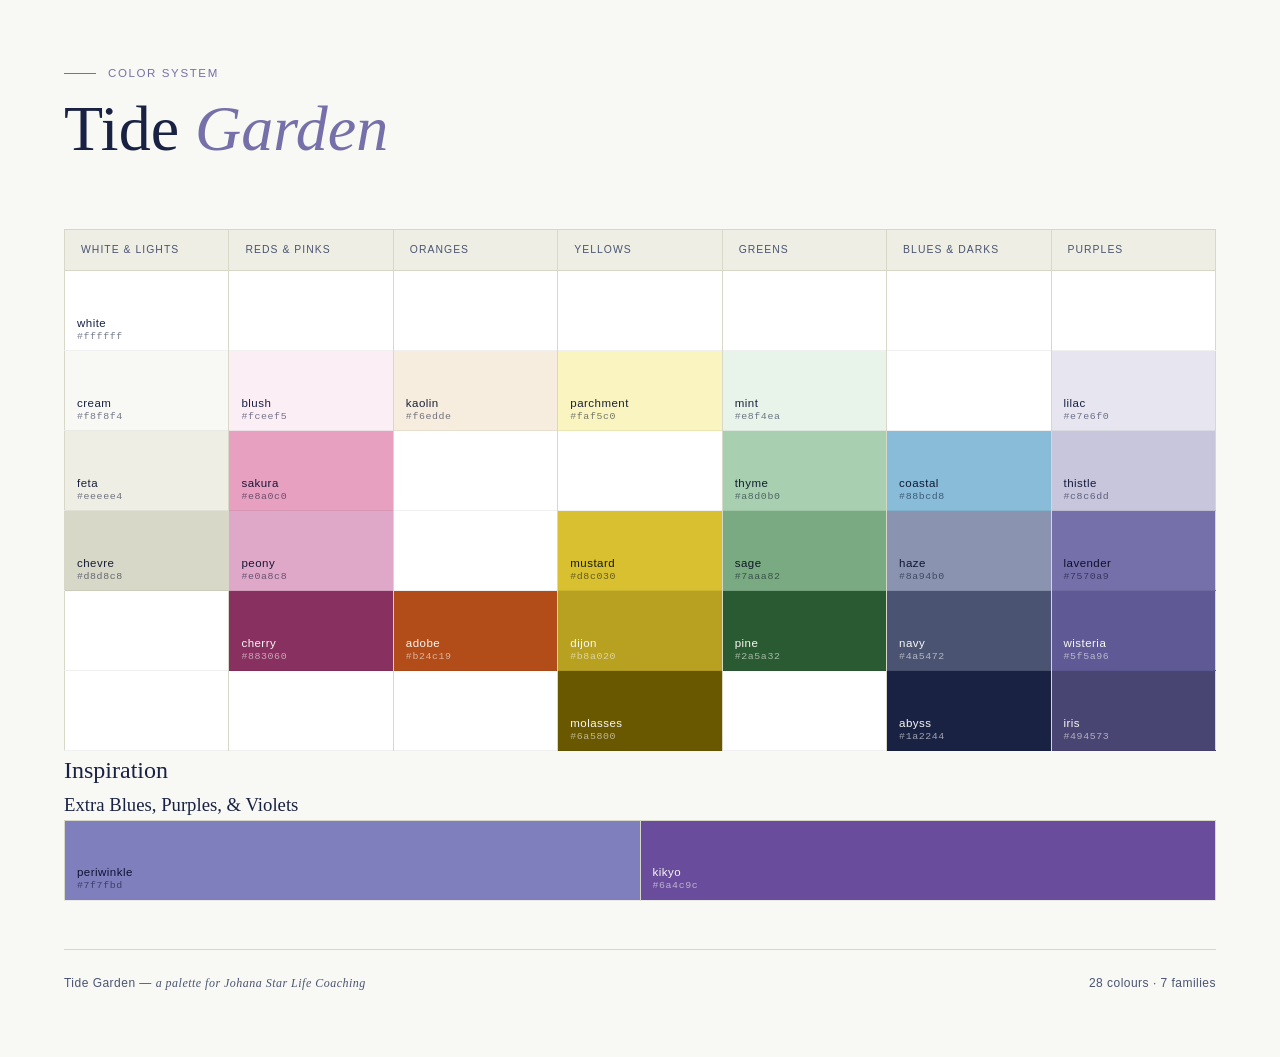
==== commit 78709302: "color refinement" ====
--- a/palette.html
+++ b/palette.html
@@ -19,7 +19,7 @@
   Within a family, swatches that share near-identical lightness are nudged
   to adjacent rows to maintain unique placement per column.
   Empty cells indicate no swatch in that family at that lightness band.
-  8 rows span L≈100% (row 1) to L≈18% (row 8), in ~12-point steps.
+  6 rows span L≈100% (row 1) to L≈18% (row 6), in ~12-point steps.
 -->
 <table class="palette-table">
   <thead>
@@ -89,40 +89,37 @@
         <p class="swatch-hex">#e8a0c0</p>
       </td>
       <td class="swatch empty"></td>
+      <td class="swatch empty"></td>
+      <td class="swatch light" style="background:#a8d0b0;">
+        <p class="swatch-name">thyme</p>
+        <p class="swatch-hex">#a8d0b0</p>
+      </td>
+      <td class="swatch light" style="background:#88bcd8;">
+        <p class="swatch-name">coastal</p>
+        <p class="swatch-hex">#88bcd8</p>
+      </td>
+      <td class="swatch light" style="background:#c8c6dd;">
+        <p class="swatch-name">thistle</p>
+        <p class="swatch-hex">#c8c6dd</p>
+      </td>
+    </tr>
+
+    <!-- Row 4 · L ≈ 51% - 77% -->
+    <tr>
+      <td class="swatch light" style="background:#d8d8c8;">
+        <p class="swatch-name">chevre</p>
+        <p class="swatch-hex">#d8d8c8</p>
+      </td>
+
+      <td class="swatch light" style="background:#e0a8c8;">
+        <p class="swatch-name">peony</p>
+        <p class="swatch-hex">#e0a8c8</p>
+      </td>
+      <td class="swatch empty"></td>
       <td class="swatch light" style="background:#d8c030;">
         <p class="swatch-name">mustard</p>
         <p class="swatch-hex">#d8c030</p>
       </td>
-      <td class="swatch light" style="background:#a8d0b0;">
-        <p class="swatch-name">thyme</p>
-        <p class="swatch-hex">#a8d0b0</p>
-      </td>
-      <td class="swatch light" style="background:#88bcd8;">
-        <p class="swatch-name">coastal</p>
-        <p class="swatch-hex">#88bcd8</p>
-      </td>
-      <td class="swatch light" style="background:#c8c6dd;">
-        <p class="swatch-name">thistle</p>
-        <p class="swatch-hex">#c8c6dd</p>
-      </td>
-    </tr>
-
-    <!-- Row 4 · L ≈ 55% - 82% -->
-    <tr>
-      <td class="swatch light" style="background:#d8d8c8;">
-        <p class="swatch-name">chevre</p>
-        <p class="swatch-hex">#d8d8c8</p>
-      </td>
-
-      <td class="swatch light" style="background:#e0a8c8;">
-        <p class="swatch-name">peony</p>
-        <p class="swatch-hex">#e0a8c8</p>
-      </td>
-      <td class="swatch empty"></td>
-      <td class="swatch light" style="background:#b8a020;">
-        <p class="swatch-name">dijon</p>
-        <p class="swatch-hex">#b8a020</p>
-      </td>
       <td class="swatch light" style="background:#7aaa82;">
         <p class="swatch-name">sage</p>
         <p class="swatch-hex">#7aaa82</p>
@@ -137,7 +134,7 @@
       </td>
     </tr>
 
-    <!-- Row 5 · L ≈ 26% - 47% -->
+    <!-- Row 5 · L ≈ 36% - 47% -->
     <tr>
       <td class="swatch empty"></td>
       <td class="swatch dark" style="background:#883060;">
@@ -148,30 +145,33 @@
         <p class="swatch-name">adobe</p>
         <p class="swatch-hex">#b24c19</p>
       </td>
+      <td class="swatch dark" style="background:#b8a020;">
+        <p class="swatch-name">dijon</p>
+        <p class="swatch-hex">#b8a020</p>
+      </td>
+      <td class="swatch dark" style="background:#2a5a32;">
+        <p class="swatch-name">pine</p>
+        <p class="swatch-hex">#2a5a32</p>
+      </td>
+      <td class="swatch dark" style="background:#4a5472;">
+        <p class="swatch-name">navy</p>
+        <p class="swatch-hex">#4a5472</p>
+      </td>
+      <td class="swatch dark" style="background:#5f5a96;">
+        <p class="swatch-name">wisteria</p>
+        <p class="swatch-hex">#5f5a96</p>
+      </td>
+    </tr>
+
+    <!-- Row 6 · L ≈ 18% - 36% -->
+    <tr>
+      <td class="swatch empty"></td>
+      <td class="swatch empty"></td>
+      <td class="swatch empty"></td>
       <td class="swatch dark" style="background:#6a5800;">
         <p class="swatch-name">molasses</p>
         <p class="swatch-hex">#6a5800</p>
       </td>
-      <td class="swatch dark" style="background:#2a5a32;">
-        <p class="swatch-name">pine</p>
-        <p class="swatch-hex">#2a5a32</p>
-      </td>
-      <td class="swatch dark" style="background:#4a5472;">
-        <p class="swatch-name">navy</p>
-        <p class="swatch-hex">#4a5472</p>
-      </td>
-      <td class="swatch dark" style="background:#5f5a96;">
-        <p class="swatch-name">wisteria</p>
-        <p class="swatch-hex">#5f5a96</p>
-      </td>
-    </tr>
-
-    <!-- Row 6 · L ≈ 18% -->
-    <tr>
-      <td class="swatch empty"></td>
-      <td class="swatch empty"></td>
-      <td class="swatch empty"></td>
-      <td class="swatch empty"></td>
       <td class="swatch empty"></td>
       <td class="swatch dark" style="background:#1a2244;">
         <p class="swatch-name">abyss</p>
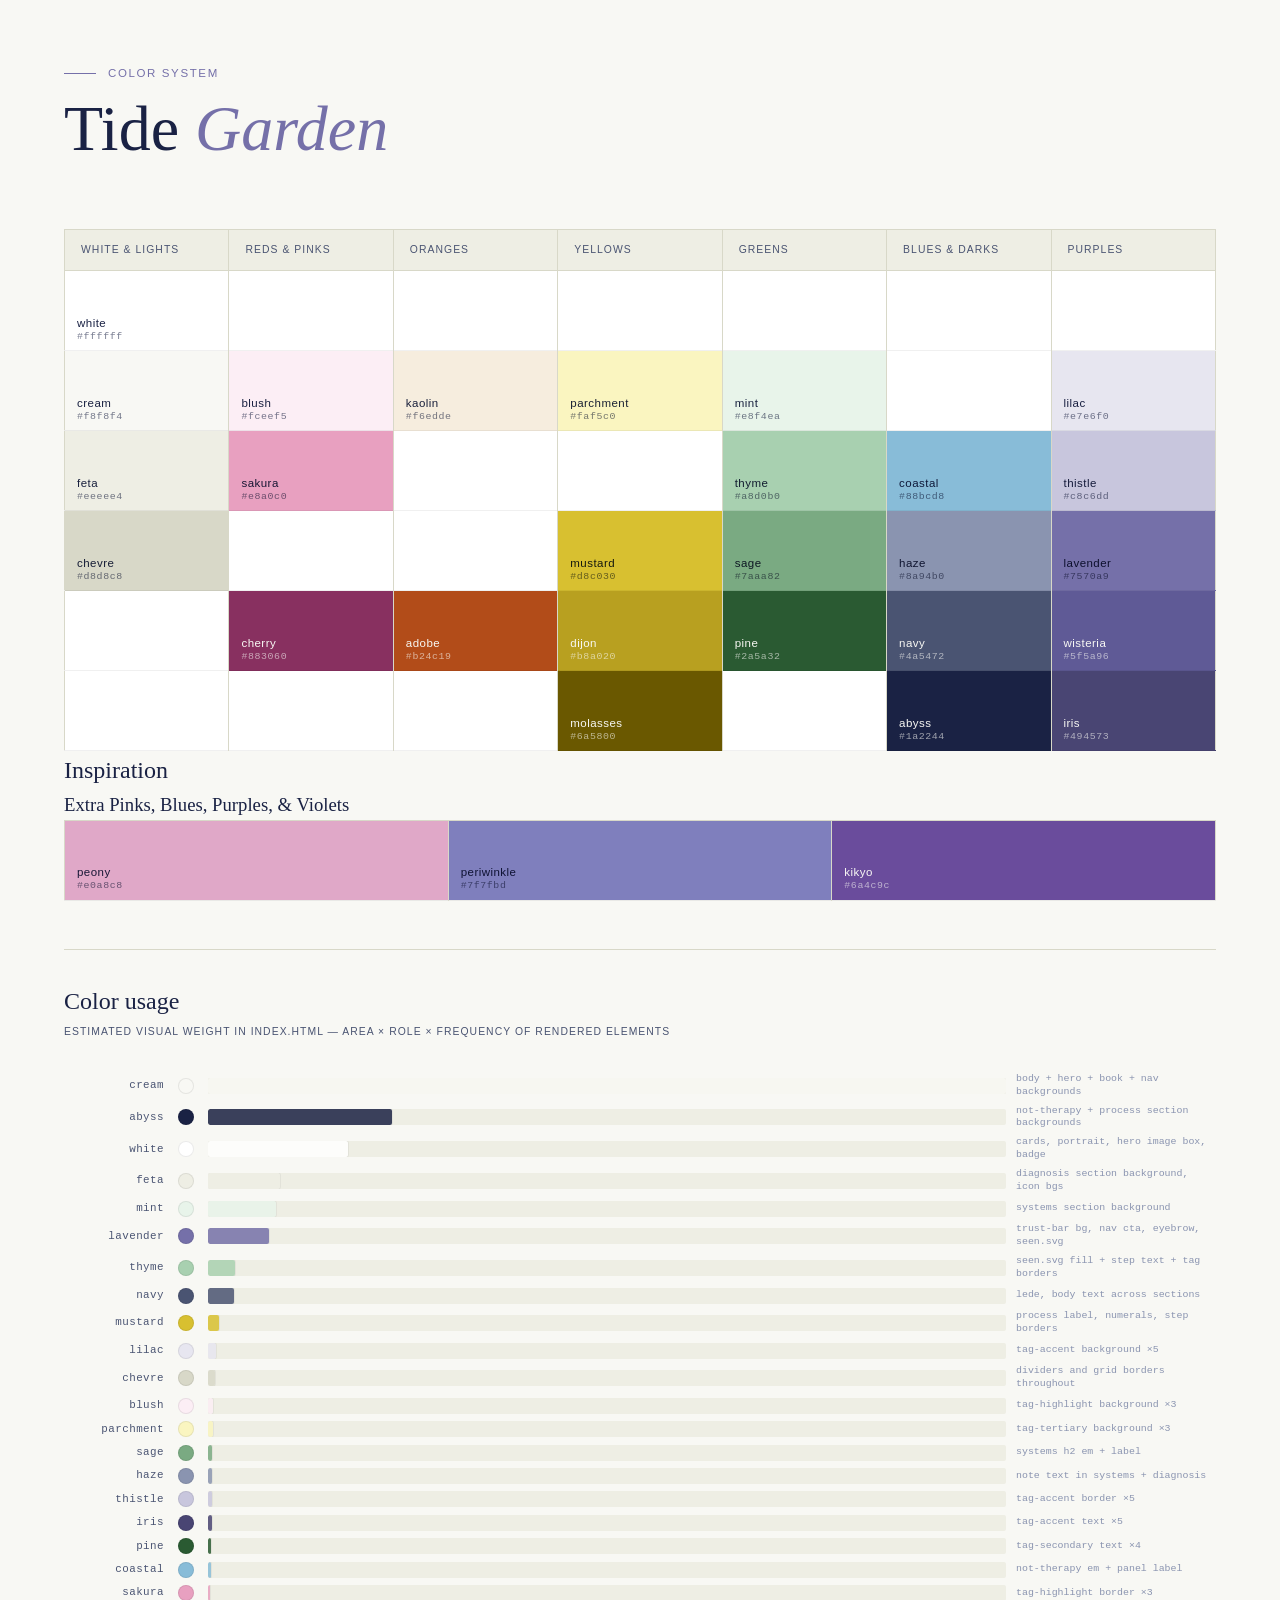
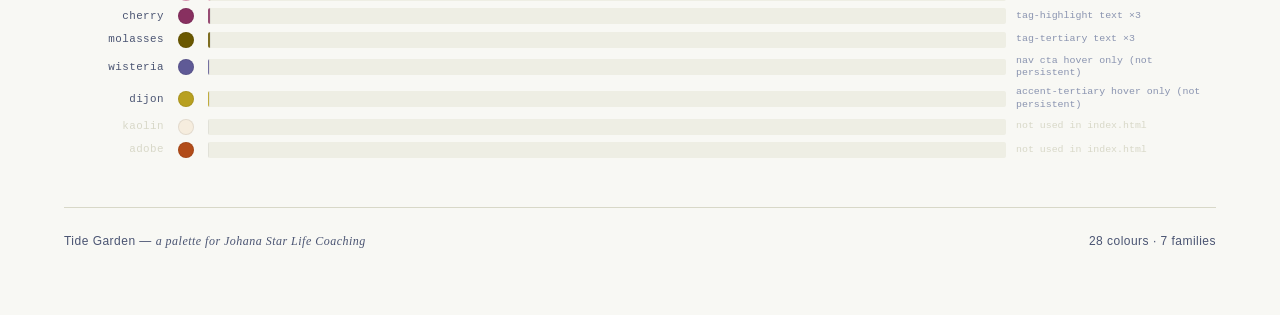
==== commit bbec7059: "create color-weight chart" ====
--- a/palette.html
+++ b/palette.html
@@ -111,10 +111,7 @@
         <p class="swatch-hex">#d8d8c8</p>
       </td>
 
-      <td class="swatch light" style="background:#e0a8c8;">
-        <p class="swatch-name">peony</p>
-        <p class="swatch-hex">#e0a8c8</p>
-      </td>
+      <td class="swatch empty"></td>
       <td class="swatch empty"></td>
       <td class="swatch light" style="background:#d8c030;">
         <p class="swatch-name">mustard</p>
@@ -187,10 +184,14 @@
 
 <div class="inspiration">
   <h2>Inspiration</h2>
-  <h3>Extra Blues, Purples, &amp; Violets</h3>
+  <h3>Extra Pinks, Blues, Purples, &amp; Violets</h3>
   <table class="palette-table">
     <tbody>
       <tr>
+        <td class="swatch light" style="background:#e0a8c8;">
+          <p class="swatch-name">peony</p>
+          <p class="swatch-hex">#e0a8c8</p>
+        </td>
         <td class="swatch light" style="background:#7f7fbd;">
           <p class="swatch-name">periwinkle</p>
           <p class="swatch-hex">#7f7fbd</p>
@@ -204,6 +205,190 @@
   </table>
 </div>
 
+<div class="usage-section">
+  <h2>Color usage</h2>
+  <h3>Estimated visual weight in index.html — area × role × frequency of rendered elements</h3>
+  <div class="usage-chart" id="usageChart"></div>
+</div>
+
+<style>
+.usage-section {
+  margin-top: 3rem;
+  border-top: 1px solid var(--chevre);
+  padding-top: 2rem;
+}
+.usage-section h3 {
+  font-family: 'DM Sans', sans-serif;
+  font-size: 0.65rem;
+  font-weight: 500;
+  letter-spacing: 0.1em;
+  text-transform: uppercase;
+  color: var(--navy);
+  margin-top: 0.25rem;
+  margin-bottom: 2rem;
+}
+.usage-chart {
+  display: flex;
+  flex-direction: column;
+  gap: 6px;
+}
+.usage-row {
+  display: grid;
+  grid-template-columns: 100px 24px 1fr 200px;
+  align-items: center;
+  gap: 10px;
+}
+.usage-label {
+  font-size: 0.68rem;
+  font-weight: 500;
+  letter-spacing: 0.04em;
+  color: var(--navy);
+  text-align: right;
+  font-family: 'DM Mono', 'Courier New', monospace;
+}
+.usage-dot {
+  width: 16px;
+  height: 16px;
+  border-radius: 50%;
+  border: 1px solid rgba(0,0,0,0.08);
+  flex-shrink: 0;
+  justify-self: center;
+}
+.usage-bar-wrap {
+  height: 16px;
+  background: var(--feta);
+  border-radius: 2px;
+  overflow: hidden;
+}
+.usage-bar {
+  height: 100%;
+  border-radius: 2px;
+  opacity: 0.85;
+}
+.usage-note {
+  font-size: 0.62rem;
+  font-family: 'DM Mono', 'Courier New', monospace;
+  color: var(--haze);
+  line-height: 1.3;
+}
+.usage-zero .usage-label { color: var(--chevre); }
+.usage-zero .usage-note { color: var(--chevre); }
+</style>
+
+<script>
+(function() {
+  // Visual weight scores — estimated rendered area × role on the page.
+  // Scoring rationale (arbitrary units, relative only):
+  //   - Full-width section backgrounds score 80–120 based on content height
+  //   - Large fills (hero image box, portrait, cards) score 20–60
+  //   - Section-wide text color scores 8–15 (many elements but small area each)
+  //   - SVG illustration fills score 15–30 (large image, partial fill)
+  //   - Accent/label text scores 3–8 (small but intentional)
+  //   - Tag backgrounds score 2–4 per tag (pill-sized, multiple instances)
+  //   - Tag borders/text score 1 per tag
+  //   - Borders and dividers score 1–3
+  //   - Hover states, shadows: 0 (not persistently visible)
+  //   - Testimonials section is commented out in HTML: not scored
+  //
+  // Per-color breakdown:
+  //   cream:    body bg (~800) + nav bg (~20) + hero bg (~100) + book bg (~70) + footer (~10) = 1000
+  //   abyss:    not-therapy bg (~120) + process bg (~100) + body text (~8) + nav logo text (~2) = 230
+  //   white:    hero image box (~50) + 6 offering cards bg (~60) + badge bg (~10) + regional-center card (~25) + portrait (~30) = 175
+  //   lavender: trust-bar bg (~40) + eyebrow text (~3) + h1 em (~3) + badge strong (~2) + nav cta bg (~5) + about label/em (~4) + book em/note (~4) + btn hover (0) + seen.svg fill (~15) = 76
+  //   mint:     systems section bg (~80)  = 80  [+ tag-secondary bg ×3: ~6] = 86 — wait, mint is accent-secondary-light
+  //             systems bg = mint: 80; tag-secondary bg ×3 (about×2 + diagnosis×2 = 4 tags): 4×2=8 → total 88... let me use 85
+  //   feta:     diagnosis section bg (~90) + 6 icon bgs (~3) = 93 → round to 90
+  //   navy:     lede text (~10) + body text in about/offerings/diagnosis/book (~20) + footer text (~3) + tag-accent color not navy... = 33
+  //   abyss already counted above
+  //   mustard:  process label/numeral/em (~8) + step borders (~3) + tag-tertiary border ×3 (~3) = 14
+  //   thyme:    step body text (~10) + tag-secondary border ×4 (~4) = 14; also seen.svg has thyme fill (~20) → 34 — NOTE: seen.svg uses #a8d0b0 directly
+  //   chevre:   surface-alt-dark borders/grid gaps across many sections (~8) + regional-center border (~1) = 9
+  //   sage:     systems h2 em (~3) + systems label (~2) = 5
+  //   haze:     systems note text (~3) + diagnosis note (~2) = 5
+  //   lilac:    tag-accent bg ×5 (about×2 + systems×2 + diagnosis×1) = 5×2 = 10
+  //   thistle:  tag-accent border ×5 = 5
+  //   iris:     tag-accent text ×5 = 5
+  //   blush:    tag-highlight bg ×3 (about×1 + systems×2) = 3×2 = 6
+  //   sakura:   tag-highlight border ×3 = 3
+  //   cherry:   tag-highlight text ×3 = 3
+  //   parchment:tag-tertiary bg ×3 = 3×2 = 6
+  //   molasses: tag-tertiary text ×3 = 3
+  //   pine:     tag-secondary text ×4 = 4
+  //   coastal:  not-therapy h2 em + panel title "is" = small text only = 4
+  //   wisteria: accent-hover, never persistently visible = 1 (nav cta hover only)
+  //   dijon:    accent-tertiary-hover, not persistently visible = 1
+  //   kaolin:   not used in index.html = 0
+  //   adobe:    not used in index.html = 0
+
+  const palette = [
+    { name: 'cream',     hex: '#f8f8f4', score: 1000, note: 'body + hero + book + nav backgrounds' },
+    { name: 'abyss',     hex: '#1a2244', score: 230,  note: 'not-therapy + process section backgrounds' },
+    { name: 'white',     hex: '#ffffff', score: 175,  note: 'cards, portrait, hero image box, badge' },
+    { name: 'lavender',  hex: '#7570a9', score: 76,   note: 'trust-bar bg, nav cta, eyebrow, seen.svg' },
+    { name: 'mint',      hex: '#e8f4ea', score: 85,   note: 'systems section background' },
+    { name: 'feta',      hex: '#eeeee4', score: 90,   note: 'diagnosis section background, icon bgs' },
+    { name: 'navy',      hex: '#4a5472', score: 33,   note: 'lede, body text across sections' },
+    { name: 'thyme',     hex: '#a8d0b0', score: 34,   note: 'seen.svg fill + step text + tag borders' },
+    { name: 'mustard',   hex: '#d8c030', score: 14,   note: 'process label, numerals, step borders' },
+    { name: 'chevre',    hex: '#d8d8c8', score: 9,    note: 'dividers and grid borders throughout' },
+    { name: 'lilac',     hex: '#e7e6f0', score: 10,   note: 'tag-accent background ×5' },
+    { name: 'blush',     hex: '#fceef5', score: 6,    note: 'tag-highlight background ×3' },
+    { name: 'parchment', hex: '#faf5c0', score: 6,    note: 'tag-tertiary background ×3' },
+    { name: 'sage',      hex: '#7aaa82', score: 5,    note: 'systems h2 em + label' },
+    { name: 'haze',      hex: '#8a94b0', score: 5,    note: 'note text in systems + diagnosis' },
+    { name: 'thistle',   hex: '#c8c6dd', score: 5,    note: 'tag-accent border ×5' },
+    { name: 'iris',      hex: '#494573', score: 5,    note: 'tag-accent text ×5' },
+    { name: 'pine',      hex: '#2a5a32', score: 4,    note: 'tag-secondary text ×4' },
+    { name: 'coastal',   hex: '#88bcd8', score: 4,    note: 'not-therapy em + panel label' },
+    { name: 'sakura',    hex: '#e8a0c0', score: 3,    note: 'tag-highlight border ×3' },
+    { name: 'cherry',    hex: '#883060', score: 3,    note: 'tag-highlight text ×3' },
+    { name: 'molasses',  hex: '#6a5800', score: 3,    note: 'tag-tertiary text ×3' },
+    { name: 'wisteria',  hex: '#5f5a96', score: 1,    note: 'nav cta hover only (not persistent)' },
+    { name: 'dijon',     hex: '#b8a020', score: 1,    note: 'accent-tertiary hover only (not persistent)' },
+    { name: 'kaolin',    hex: '#f6edde', score: 0,    note: 'not used in index.html' },
+    { name: 'adobe',     hex: '#b24c19', score: 0,    note: 'not used in index.html' },
+  ];
+
+  const sorted = [...palette].sort((a, b) => b.score - a.score);
+  const max = sorted[0].score;
+  const chart = document.getElementById('usageChart');
+
+  sorted.forEach(item => {
+    const row = document.createElement('div');
+    row.className = 'usage-row' + (item.score === 0 ? ' usage-zero' : '');
+    row.title = item.note;
+
+    const label = document.createElement('div');
+    label.className = 'usage-label';
+    label.textContent = item.name;
+
+    const dot = document.createElement('div');
+    dot.className = 'usage-dot';
+    dot.style.background = item.hex;
+
+    const barWrap = document.createElement('div');
+    barWrap.className = 'usage-bar-wrap';
+
+    const bar = document.createElement('div');
+    bar.className = 'usage-bar';
+    bar.style.width = max > 0 ? (item.score / max * 100) + '%' : '0%';
+    bar.style.background = item.hex;
+    bar.style.outline = '1px solid rgba(0,0,0,0.06)';
+    barWrap.appendChild(bar);
+
+    const note = document.createElement('div');
+    note.className = 'usage-note';
+    note.textContent = item.note;
+
+    row.appendChild(label);
+    row.appendChild(dot);
+    row.appendChild(barWrap);
+    row.appendChild(note);
+    chart.appendChild(row);
+  });
+})();
+</script>
+
 <footer>
   <p>Tide Garden &mdash; <em>a palette for Johana Star Life Coaching</em></p>
   <p>28 colours · 7 families</p>
--- a/styles.css
+++ b/styles.css
@@ -391,7 +391,7 @@
   .tag-highlight {
     color: var(--highlight-dark);
     background: var(--blush);
-    border-color: var(--peony);
+    border-color: var(--highlight);
   }
   .about .portrait {
     aspect-ratio: 4/5;
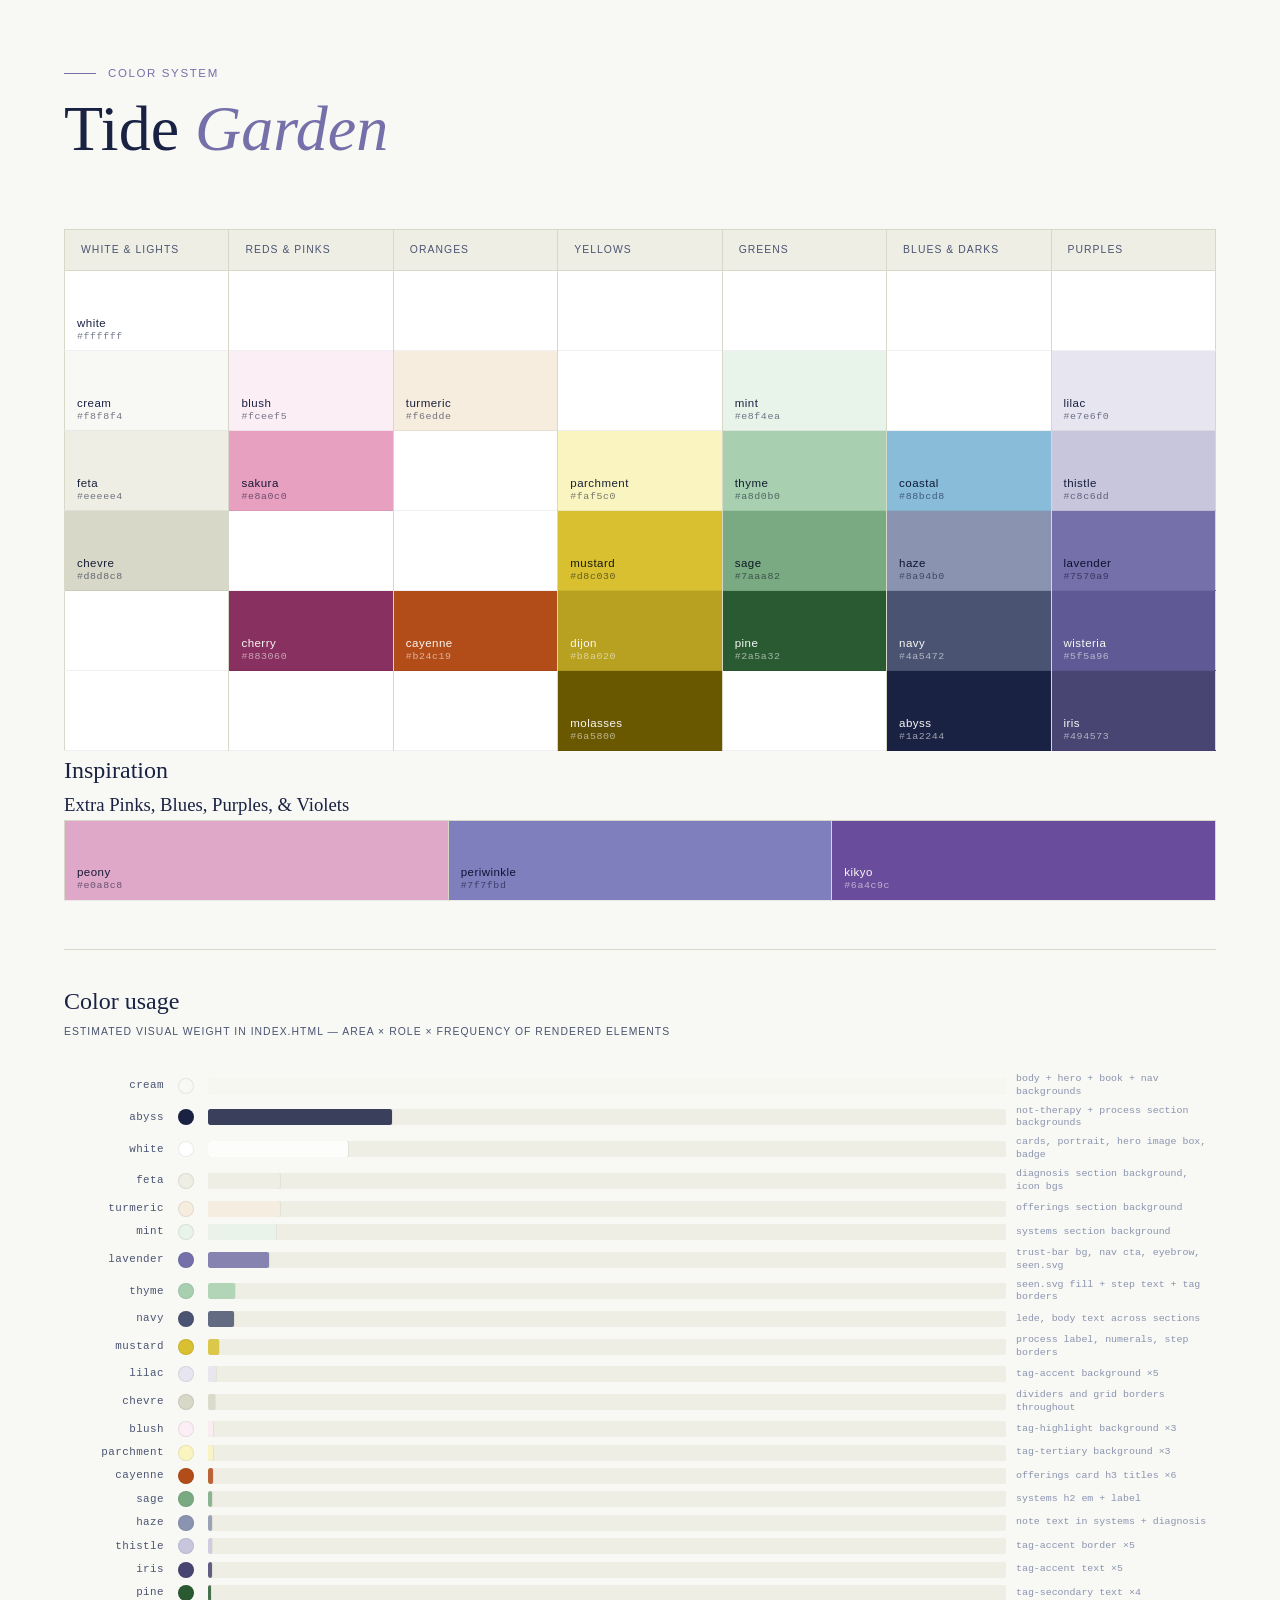
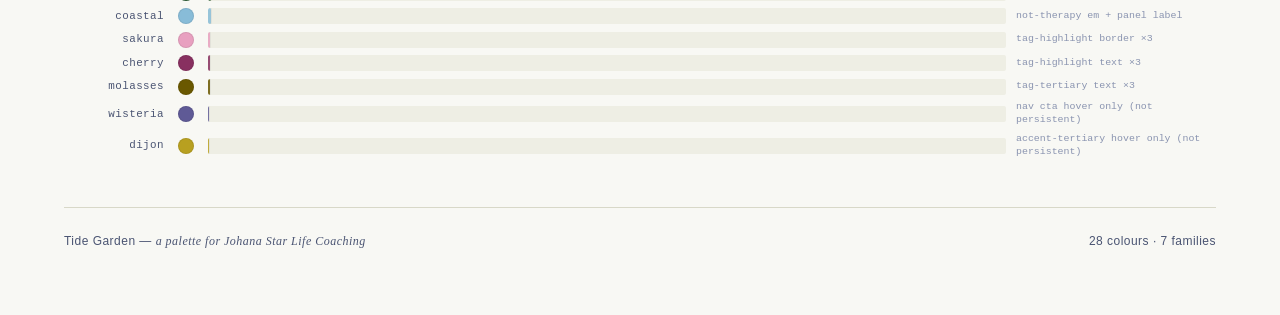
==== commit 768e9593: "revise copy, color fluxxing." ====
--- a/palette.html
+++ b/palette.html
@@ -60,36 +60,36 @@
         <p class="swatch-hex">#fceef5</p>
       </td>
       <td class="swatch light" style="background:#f6edde;">
-        <p class="swatch-name">kaolin</p>
+        <p class="swatch-name">turmeric</p>
         <p class="swatch-hex">#f6edde</p>
       </td>
+      <td class="swatch empty"></td>
+      <td class="swatch light" style="background:#e8f4ea;">
+        <p class="swatch-name">mint</p>
+        <p class="swatch-hex">#e8f4ea</p>
+      </td>
+      <td class="swatch empty"></td>
+      <td class="swatch light" style="background:#e7e6f0;">
+        <p class="swatch-name">lilac</p>
+        <p class="swatch-hex">#e7e6f0</p>
+      </td>
+    </tr>
+
+    <!-- Row 3 · L ≈ 69% - 82% -->
+    <tr>
+      <td class="swatch light" style="background:#eeeee4;">
+        <p class="swatch-name">feta</p>
+        <p class="swatch-hex">#eeeee4</p>
+      </td>
+      <td class="swatch light" style="background:#e8a0c0;">
+        <p class="swatch-name">sakura</p>
+        <p class="swatch-hex">#e8a0c0</p>
+      </td>
+      <td class="swatch empty"></td>
       <td class="swatch light" style="background:#faf5c0;">
         <p class="swatch-name">parchment</p>
         <p class="swatch-hex">#faf5c0</p>
       </td>
-      <td class="swatch light" style="background:#e8f4ea;">
-        <p class="swatch-name">mint</p>
-        <p class="swatch-hex">#e8f4ea</p>
-      </td>
-      <td class="swatch empty"></td>
-      <td class="swatch light" style="background:#e7e6f0;">
-        <p class="swatch-name">lilac</p>
-        <p class="swatch-hex">#e7e6f0</p>
-      </td>
-    </tr>
-
-    <!-- Row 3 · L ≈ 69% - 82% -->
-    <tr>
-      <td class="swatch light" style="background:#eeeee4;">
-        <p class="swatch-name">feta</p>
-        <p class="swatch-hex">#eeeee4</p>
-      </td>
-      <td class="swatch light" style="background:#e8a0c0;">
-        <p class="swatch-name">sakura</p>
-        <p class="swatch-hex">#e8a0c0</p>
-      </td>
-      <td class="swatch empty"></td>
-      <td class="swatch empty"></td>
       <td class="swatch light" style="background:#a8d0b0;">
         <p class="swatch-name">thyme</p>
         <p class="swatch-hex">#a8d0b0</p>
@@ -139,7 +139,7 @@
         <p class="swatch-hex">#883060</p>
       </td>
       <td class="swatch dark" style="background:#b24c19;">
-        <p class="swatch-name">adobe</p>
+        <p class="swatch-name">cayenne</p>
         <p class="swatch-hex">#b24c19</p>
       </td>
       <td class="swatch dark" style="background:#b8a020;">
@@ -317,8 +317,8 @@
   //   coastal:  not-therapy h2 em + panel title "is" = small text only = 4
   //   wisteria: accent-hover, never persistently visible = 1 (nav cta hover only)
   //   dijon:    accent-tertiary-hover, not persistently visible = 1
-  //   kaolin:   not used in index.html = 0
-  //   adobe:    not used in index.html = 0
+  //   turmeric:   not used in index.html = 0
+  //   cayenne:    not used in index.html = 0
 
   const palette = [
     { name: 'cream',     hex: '#f8f8f4', score: 1000, note: 'body + hero + book + nav backgrounds' },
@@ -345,8 +345,8 @@
     { name: 'molasses',  hex: '#6a5800', score: 3,    note: 'tag-tertiary text ×3' },
     { name: 'wisteria',  hex: '#5f5a96', score: 1,    note: 'nav cta hover only (not persistent)' },
     { name: 'dijon',     hex: '#b8a020', score: 1,    note: 'accent-tertiary hover only (not persistent)' },
-    { name: 'kaolin',    hex: '#f6edde', score: 0,    note: 'not used in index.html' },
-    { name: 'adobe',     hex: '#b24c19', score: 0,    note: 'not used in index.html' },
+    { name: 'turmeric',    hex: '#f6edde', score: 90,   note: 'offerings section background' },
+    { name: 'cayenne',     hex: '#b24c19', score: 6,    note: 'offerings card h3 titles ×6' },
   ];
 
   const sorted = [...palette].sort((a, b) => b.score - a.score);
--- a/styles.css
+++ b/styles.css
@@ -54,9 +54,13 @@
     --sakura:       #e8a0c0;
     --cherry:       #883060;   /* sakura sibling: H=327° S=48% L=36% vs sakura H=333° S=61% L=77% */
 
-    /* oranges — ceramics & clay */
-    --adobe:        #b24c19;   /* dark red-orange; H=20° S=75% L=40% — sits alongside cherry, dijon, navy in the mid-dark band */
-    --kaolin:       #f6edde;   /* pale yellow-orange; H=36° S=60% L=92% — the raw clay mineral; sits alongside lilac and mint */
+    /* oranges — culinary, spices */
+    --turmeric:     #f6edde;
+    --cayenne:      #b24c19;
+
+    /* Claude remove and rework to integrate cayenne and turmeric instead of paprika and saffron:
+    --paprika:      #e27e36;   /* split complement of periwinkle (H=240°); H=25° S=75% L=55% — relationship to lavender (H=245°) is near-identical */
+/*  --saffron:      #TKTKTK; */
 
     /* yellows — culinary, condiments */
     --parchment:    #faf5c0;   /* mustard (L=51.2%) lightened 40.0 lightness points to L=91.2% → parchment */
@@ -73,13 +77,13 @@
     /* blues & darks — nautical */
     --coastal:      #88bcd8;   /* shallows was considered but coastal retained */
     --haze:         #8a94b0;
-    --periwinkle:   #7F7FBD;
     --navy:         #4a5472;
     --abyss:        #1a2244;   /* swapped — abyss is now the deepest blue */
 
     /* purples — floral & astronomical */
     --lilac:        #e7e6f0;   /* lavender (L=55.1%) lightened to L=92.3% → lilac */
     --thistle:      #c8c6dd;   /* lavender (L=55.1%) lightened 27.0 lightness points to L=82.1% → thistle */
+    --periwinkle:   #7F7FBD;
     --lavender:     #7570a9;
     --kikyo:        #6a4c9c;   /* balloon flower (Japanese: 桔梗); H=272° S=33% L=45% — more violet than lavender family (H=245°); a deliberate accent */
     --wisteria:     #5f5a96;   /* lavender (L=55.1%) darkened 8.0 lightness points to L=47.1% → wisteria */
@@ -806,7 +810,6 @@
     }
   }
 
-
 /* ─── Palette page ──────────────────────────────────────────────────────────
    All rules are scoped to body.palette-page to avoid collisions with
    index.html styles above (notably: body, header, footer, @media block).
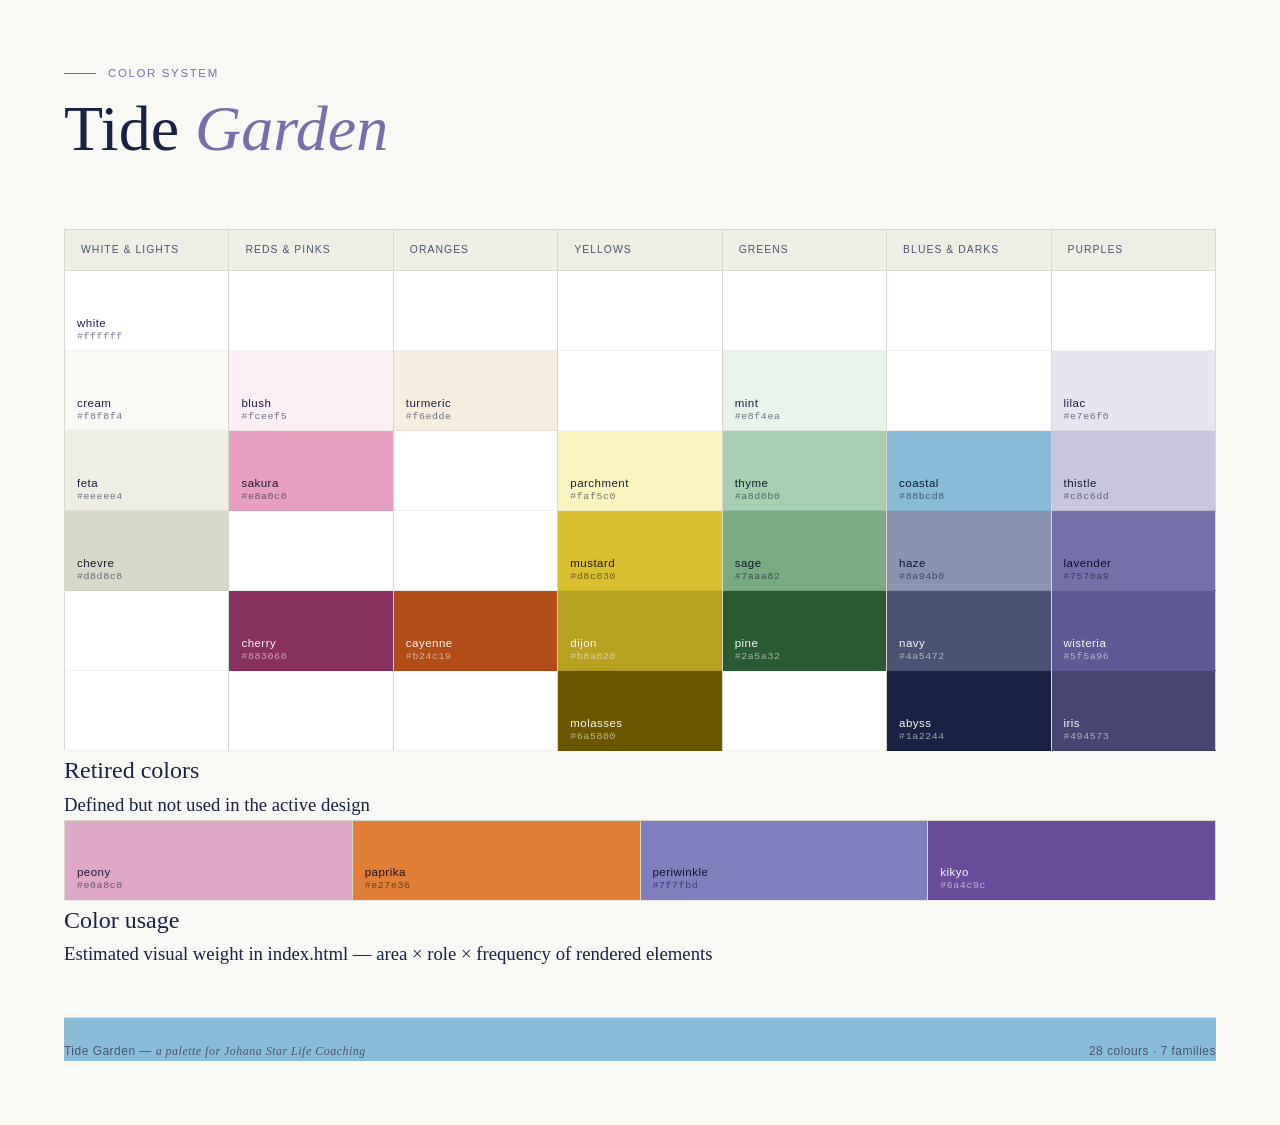
==== commit e5cdffcd: "add a pride banner" ====
--- a/palette.html
+++ b/palette.html
@@ -182,9 +182,9 @@
   </tbody>
 </table>
 
-<div class="inspiration">
-  <h2>Inspiration</h2>
-  <h3>Extra Pinks, Blues, Purples, &amp; Violets</h3>
+<div class="retired">
+  <h2>Retired colors</h2>
+  <h3>Defined but not used in the active design</h3>
   <table class="palette-table">
     <tbody>
       <tr>
@@ -192,6 +192,10 @@
           <p class="swatch-name">peony</p>
           <p class="swatch-hex">#e0a8c8</p>
         </td>
+        <td class="swatch light" style="background:#e27e36;">
+          <p class="swatch-name">paprika</p>
+          <p class="swatch-hex">#e27e36</p>
+        </td>
         <td class="swatch light" style="background:#7f7fbd;">
           <p class="swatch-name">periwinkle</p>
           <p class="swatch-hex">#7f7fbd</p>
@@ -211,188 +215,14 @@
   <div class="usage-chart" id="usageChart"></div>
 </div>
 
-<style>
-.usage-section {
-  margin-top: 3rem;
-  border-top: 1px solid var(--chevre);
-  padding-top: 2rem;
-}
-.usage-section h3 {
-  font-family: 'DM Sans', sans-serif;
-  font-size: 0.65rem;
-  font-weight: 500;
-  letter-spacing: 0.1em;
-  text-transform: uppercase;
-  color: var(--navy);
-  margin-top: 0.25rem;
-  margin-bottom: 2rem;
-}
-.usage-chart {
-  display: flex;
-  flex-direction: column;
-  gap: 6px;
-}
-.usage-row {
-  display: grid;
-  grid-template-columns: 100px 24px 1fr 200px;
-  align-items: center;
-  gap: 10px;
-}
-.usage-label {
-  font-size: 0.68rem;
-  font-weight: 500;
-  letter-spacing: 0.04em;
-  color: var(--navy);
-  text-align: right;
-  font-family: 'DM Mono', 'Courier New', monospace;
-}
-.usage-dot {
-  width: 16px;
-  height: 16px;
-  border-radius: 50%;
-  border: 1px solid rgba(0,0,0,0.08);
-  flex-shrink: 0;
-  justify-self: center;
-}
-.usage-bar-wrap {
-  height: 16px;
-  background: var(--feta);
-  border-radius: 2px;
-  overflow: hidden;
-}
-.usage-bar {
-  height: 100%;
-  border-radius: 2px;
-  opacity: 0.85;
-}
-.usage-note {
-  font-size: 0.62rem;
-  font-family: 'DM Mono', 'Courier New', monospace;
-  color: var(--haze);
-  line-height: 1.3;
-}
-.usage-zero .usage-label { color: var(--chevre); }
-.usage-zero .usage-note { color: var(--chevre); }
-</style>
-
-<script>
-(function() {
-  // Visual weight scores — estimated rendered area × role on the page.
-  // Scoring rationale (arbitrary units, relative only):
-  //   - Full-width section backgrounds score 80–120 based on content height
-  //   - Large fills (hero image box, portrait, cards) score 20–60
-  //   - Section-wide text color scores 8–15 (many elements but small area each)
-  //   - SVG illustration fills score 15–30 (large image, partial fill)
-  //   - Accent/label text scores 3–8 (small but intentional)
-  //   - Tag backgrounds score 2–4 per tag (pill-sized, multiple instances)
-  //   - Tag borders/text score 1 per tag
-  //   - Borders and dividers score 1–3
-  //   - Hover states, shadows: 0 (not persistently visible)
-  //   - Testimonials section is commented out in HTML: not scored
-  //
-  // Per-color breakdown:
-  //   cream:    body bg (~800) + nav bg (~20) + hero bg (~100) + book bg (~70) + footer (~10) = 1000
-  //   abyss:    not-therapy bg (~120) + process bg (~100) + body text (~8) + nav logo text (~2) = 230
-  //   white:    hero image box (~50) + 6 offering cards bg (~60) + badge bg (~10) + regional-center card (~25) + portrait (~30) = 175
-  //   lavender: trust-bar bg (~40) + eyebrow text (~3) + h1 em (~3) + badge strong (~2) + nav cta bg (~5) + about label/em (~4) + book em/note (~4) + btn hover (0) + seen.svg fill (~15) = 76
-  //   mint:     systems section bg (~80)  = 80  [+ tag-secondary bg ×3: ~6] = 86 — wait, mint is accent-secondary-light
-  //             systems bg = mint: 80; tag-secondary bg ×3 (about×2 + diagnosis×2 = 4 tags): 4×2=8 → total 88... let me use 85
-  //   feta:     diagnosis section bg (~90) + 6 icon bgs (~3) = 93 → round to 90
-  //   navy:     lede text (~10) + body text in about/offerings/diagnosis/book (~20) + footer text (~3) + tag-accent color not navy... = 33
-  //   abyss already counted above
-  //   mustard:  process label/numeral/em (~8) + step borders (~3) + tag-tertiary border ×3 (~3) = 14
-  //   thyme:    step body text (~10) + tag-secondary border ×4 (~4) = 14; also seen.svg has thyme fill (~20) → 34 — NOTE: seen.svg uses #a8d0b0 directly
-  //   chevre:   surface-alt-dark borders/grid gaps across many sections (~8) + regional-center border (~1) = 9
-  //   sage:     systems h2 em (~3) + systems label (~2) = 5
-  //   haze:     systems note text (~3) + diagnosis note (~2) = 5
-  //   lilac:    tag-accent bg ×5 (about×2 + systems×2 + diagnosis×1) = 5×2 = 10
-  //   thistle:  tag-accent border ×5 = 5
-  //   iris:     tag-accent text ×5 = 5
-  //   blush:    tag-highlight bg ×3 (about×1 + systems×2) = 3×2 = 6
-  //   sakura:   tag-highlight border ×3 = 3
-  //   cherry:   tag-highlight text ×3 = 3
-  //   parchment:tag-tertiary bg ×3 = 3×2 = 6
-  //   molasses: tag-tertiary text ×3 = 3
-  //   pine:     tag-secondary text ×4 = 4
-  //   coastal:  not-therapy h2 em + panel title "is" = small text only = 4
-  //   wisteria: accent-hover, never persistently visible = 1 (nav cta hover only)
-  //   dijon:    accent-tertiary-hover, not persistently visible = 1
-  //   turmeric:   not used in index.html = 0
-  //   cayenne:    not used in index.html = 0
-
-  const palette = [
-    { name: 'cream',     hex: '#f8f8f4', score: 1000, note: 'body + hero + book + nav backgrounds' },
-    { name: 'abyss',     hex: '#1a2244', score: 230,  note: 'not-therapy + process section backgrounds' },
-    { name: 'white',     hex: '#ffffff', score: 175,  note: 'cards, portrait, hero image box, badge' },
-    { name: 'lavender',  hex: '#7570a9', score: 76,   note: 'trust-bar bg, nav cta, eyebrow, seen.svg' },
-    { name: 'mint',      hex: '#e8f4ea', score: 85,   note: 'systems section background' },
-    { name: 'feta',      hex: '#eeeee4', score: 90,   note: 'diagnosis section background, icon bgs' },
-    { name: 'navy',      hex: '#4a5472', score: 33,   note: 'lede, body text across sections' },
-    { name: 'thyme',     hex: '#a8d0b0', score: 34,   note: 'seen.svg fill + step text + tag borders' },
-    { name: 'mustard',   hex: '#d8c030', score: 14,   note: 'process label, numerals, step borders' },
-    { name: 'chevre',    hex: '#d8d8c8', score: 9,    note: 'dividers and grid borders throughout' },
-    { name: 'lilac',     hex: '#e7e6f0', score: 10,   note: 'tag-accent background ×5' },
-    { name: 'blush',     hex: '#fceef5', score: 6,    note: 'tag-highlight background ×3' },
-    { name: 'parchment', hex: '#faf5c0', score: 6,    note: 'tag-tertiary background ×3' },
-    { name: 'sage',      hex: '#7aaa82', score: 5,    note: 'systems h2 em + label' },
-    { name: 'haze',      hex: '#8a94b0', score: 5,    note: 'note text in systems + diagnosis' },
-    { name: 'thistle',   hex: '#c8c6dd', score: 5,    note: 'tag-accent border ×5' },
-    { name: 'iris',      hex: '#494573', score: 5,    note: 'tag-accent text ×5' },
-    { name: 'pine',      hex: '#2a5a32', score: 4,    note: 'tag-secondary text ×4' },
-    { name: 'coastal',   hex: '#88bcd8', score: 4,    note: 'not-therapy em + panel label' },
-    { name: 'sakura',    hex: '#e8a0c0', score: 3,    note: 'tag-highlight border ×3' },
-    { name: 'cherry',    hex: '#883060', score: 3,    note: 'tag-highlight text ×3' },
-    { name: 'molasses',  hex: '#6a5800', score: 3,    note: 'tag-tertiary text ×3' },
-    { name: 'wisteria',  hex: '#5f5a96', score: 1,    note: 'nav cta hover only (not persistent)' },
-    { name: 'dijon',     hex: '#b8a020', score: 1,    note: 'accent-tertiary hover only (not persistent)' },
-    { name: 'turmeric',    hex: '#f6edde', score: 90,   note: 'offerings section background' },
-    { name: 'cayenne',     hex: '#b24c19', score: 6,    note: 'offerings card h3 titles ×6' },
-  ];
-
-  const sorted = [...palette].sort((a, b) => b.score - a.score);
-  const max = sorted[0].score;
-  const chart = document.getElementById('usageChart');
-
-  sorted.forEach(item => {
-    const row = document.createElement('div');
-    row.className = 'usage-row' + (item.score === 0 ? ' usage-zero' : '');
-    row.title = item.note;
-
-    const label = document.createElement('div');
-    label.className = 'usage-label';
-    label.textContent = item.name;
-
-    const dot = document.createElement('div');
-    dot.className = 'usage-dot';
-    dot.style.background = item.hex;
-
-    const barWrap = document.createElement('div');
-    barWrap.className = 'usage-bar-wrap';
-
-    const bar = document.createElement('div');
-    bar.className = 'usage-bar';
-    bar.style.width = max > 0 ? (item.score / max * 100) + '%' : '0%';
-    bar.style.background = item.hex;
-    bar.style.outline = '1px solid rgba(0,0,0,0.06)';
-    barWrap.appendChild(bar);
-
-    const note = document.createElement('div');
-    note.className = 'usage-note';
-    note.textContent = item.note;
-
-    row.appendChild(label);
-    row.appendChild(dot);
-    row.appendChild(barWrap);
-    row.appendChild(note);
-    chart.appendChild(row);
-  });
-})();
-</script>
+
 
 <footer>
   <p>Tide Garden &mdash; <em>a palette for Johana Star Life Coaching</em></p>
   <p>28 colours · 7 families</p>
 </footer>
 
+<script src="script.js" defer></script>
+<script src="palette.js" defer></script>
 </body>
 </html>
--- a/styles.css
+++ b/styles.css
@@ -186,6 +186,12 @@
     padding: 8rem 4rem 4rem;
     gap: 4rem;
   }
+  .banner {
+    display: flex;
+    height: 60px;
+    margin-top: 60px;
+  }
+  .banner div { flex: 1; }
   .hero header .eyebrow {
     font-size: 0.72rem;
     font-weight: 500;
@@ -227,7 +233,7 @@
     font-size: 0.8rem;
     color: var(--text-light);
     line-height: 1.6;
-    border-left: 2px solid var(--surface-alt-dark);
+    border-left: 2px solid var(--highlight);
     padding-left: 0.9rem;
     margin-bottom: 2rem;
     max-width: 420px;
@@ -262,7 +268,7 @@
     font-size: 0.85rem;
     text-decoration: none;
     letter-spacing: 0.02em;
-    border-bottom: 1px solid var(--surface-alt-dark);
+    border-bottom: 1px solid var(--muted);
     padding-bottom: 2px;
     transition: color 0.2s, border-color 0.2s;
   }
@@ -341,6 +347,7 @@
     gap: 6rem;
     padding: 7rem 4rem;
     align-items: start;
+    background: var(--highlight);
   }
   .about .label, .offerings .label, .process .label, .diagnosis .label {
     color: var(--accent);
@@ -352,10 +359,11 @@
     font-size: clamp(2rem, 3.5vw, 2.8rem);
     line-height: 1.2;
     margin-bottom: 1.5rem;
-  }
-  .about h2 em { color: var(--accent); }
+    color: var(--text);
+  }
+  .about h2 em { color: var(--text); }
   .about p {
-    color: var(--text-mid);
+    color: var(--text);
     line-height: 1.85;
     margin-bottom: 1.2rem;
     font-size: 0.97rem;
@@ -510,7 +518,7 @@
     line-height: 1.7;
   }
   .systems {
-    background: var(--accent-secondary-light);
+    background: var(--accent-secondary);
     padding: 5rem 4rem;
   }
   .systems .inner {
@@ -521,18 +529,19 @@
     font-size: clamp(1.8rem, 3vw, 2.4rem);
     line-height: 1.2;
     margin-bottom: 1.25rem;
-  }
-  .systems h2 em { color: var(--accent-secondary); }
+    color: var(--text);
+  }
+  .systems h2 em { color: var(--text); }
   .systems p {
     font-size: 0.95rem;
-    color: var(--text-mid);
+    color: var(--text);
     line-height: 1.8;
     max-width: 640px;
   }
   .systems .note {
     margin-top: 1rem;
     font-size: 0.88rem;
-    color: var(--text-light);
+    color: var(--text);
   }
   .systems .tags {
     list-style: none;
@@ -652,7 +661,7 @@
     color: var(--text-light);
   }
   #book {
-    background: var(--background);
+    background: var(--accent-tertiary);
     padding: 0 4rem;
   }
   #book .layout {
@@ -668,10 +677,11 @@
     font-size: clamp(2rem, 4vw, 3.2rem);
     line-height: 1.15;
     margin-bottom: 1rem;
-  }
-  #book .pitch h2 em { color: var(--accent); }
+    color: var(--text);
+  }
+  #book .pitch h2 em { color: var(--text); }
   #book .pitch p {
-    color: var(--text-mid);
+    color: var(--text);
     line-height: 1.75;
     margin-bottom: 1rem;
     font-size: 0.97rem;
@@ -684,7 +694,7 @@
   }
   .diagnosis {
     padding: 7rem 4rem;
-    background: var(--surface-alt);
+    background: var(--accent-secondary);
   }
   .diagnosis .inner {
     max-width: 860px;
@@ -698,17 +708,18 @@
     font-size: clamp(1.8rem, 3vw, 2.4rem);
     line-height: 1.2;
     margin-bottom: 1.25rem;
-  }
-  .diagnosis h2 em { color: var(--accent); }
+    color: var(--text);
+  }
+  .diagnosis h2 em { color: var(--text); }
   .diagnosis p {
     font-size: 0.95rem;
-    color: var(--text-mid);
+    color: var(--text);
     line-height: 1.85;
     margin-bottom: 1rem;
   }
   .diagnosis .note {
     font-size: 0.8rem;
-    color: var(--text-light);
+    color: var(--text);
     margin-bottom: 1.25rem;
   }
   .regional-center.card {
@@ -749,7 +760,8 @@
   }
   .regional-center .link:hover { background: var(--accent-hover); }
   footer {
-    border-top: 1px solid var(--surface-alt-dark);
+    background: var(--muted);
+    border-top: none;
     padding: 2.5rem 4rem;
     display: flex;
     justify-content: space-between;
@@ -757,12 +769,12 @@
   }
   footer .logo {
     font-size: 1.1rem;
-    color: var(--text-mid);
+    color: var(--text);
     font-weight: 400;
   }
   footer .note {
     font-size: 0.78rem;
-    color: var(--text-light);
+    color: var(--text);
   }
 
   @keyframes fadeUp {
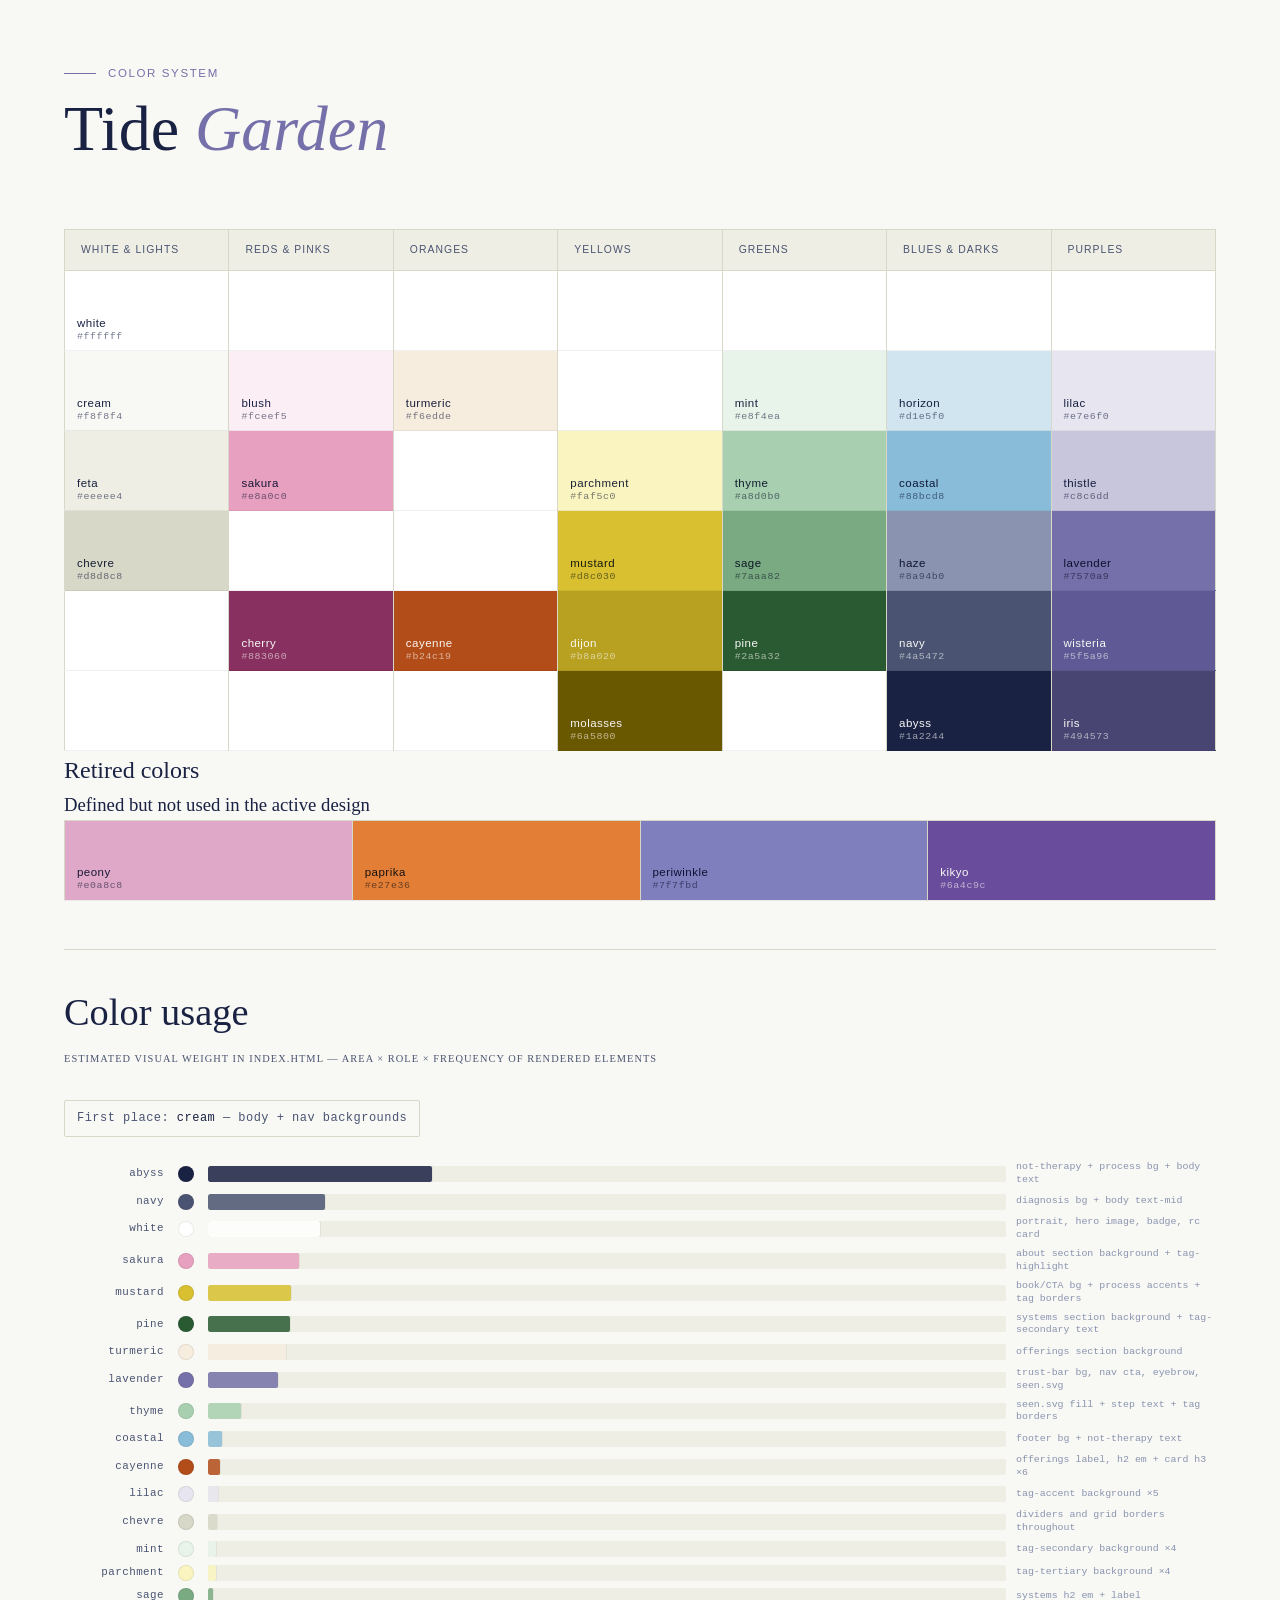
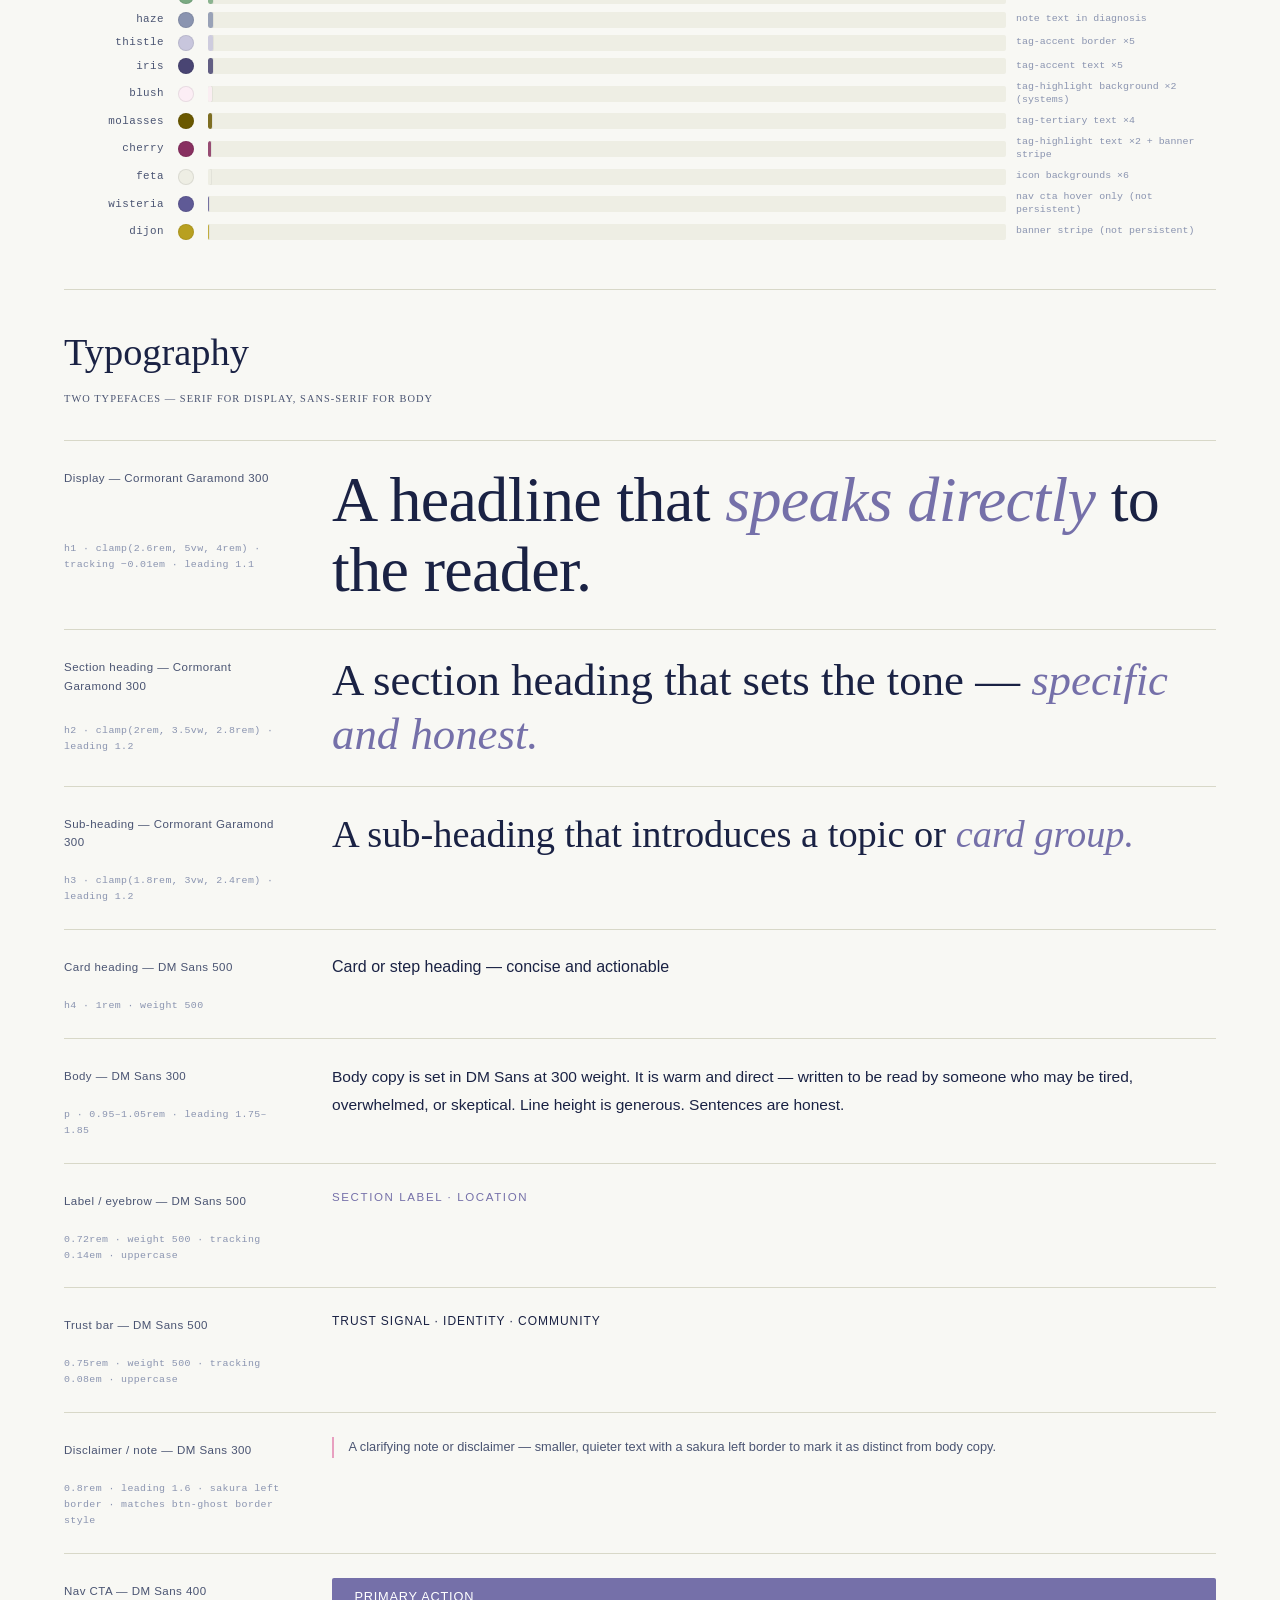
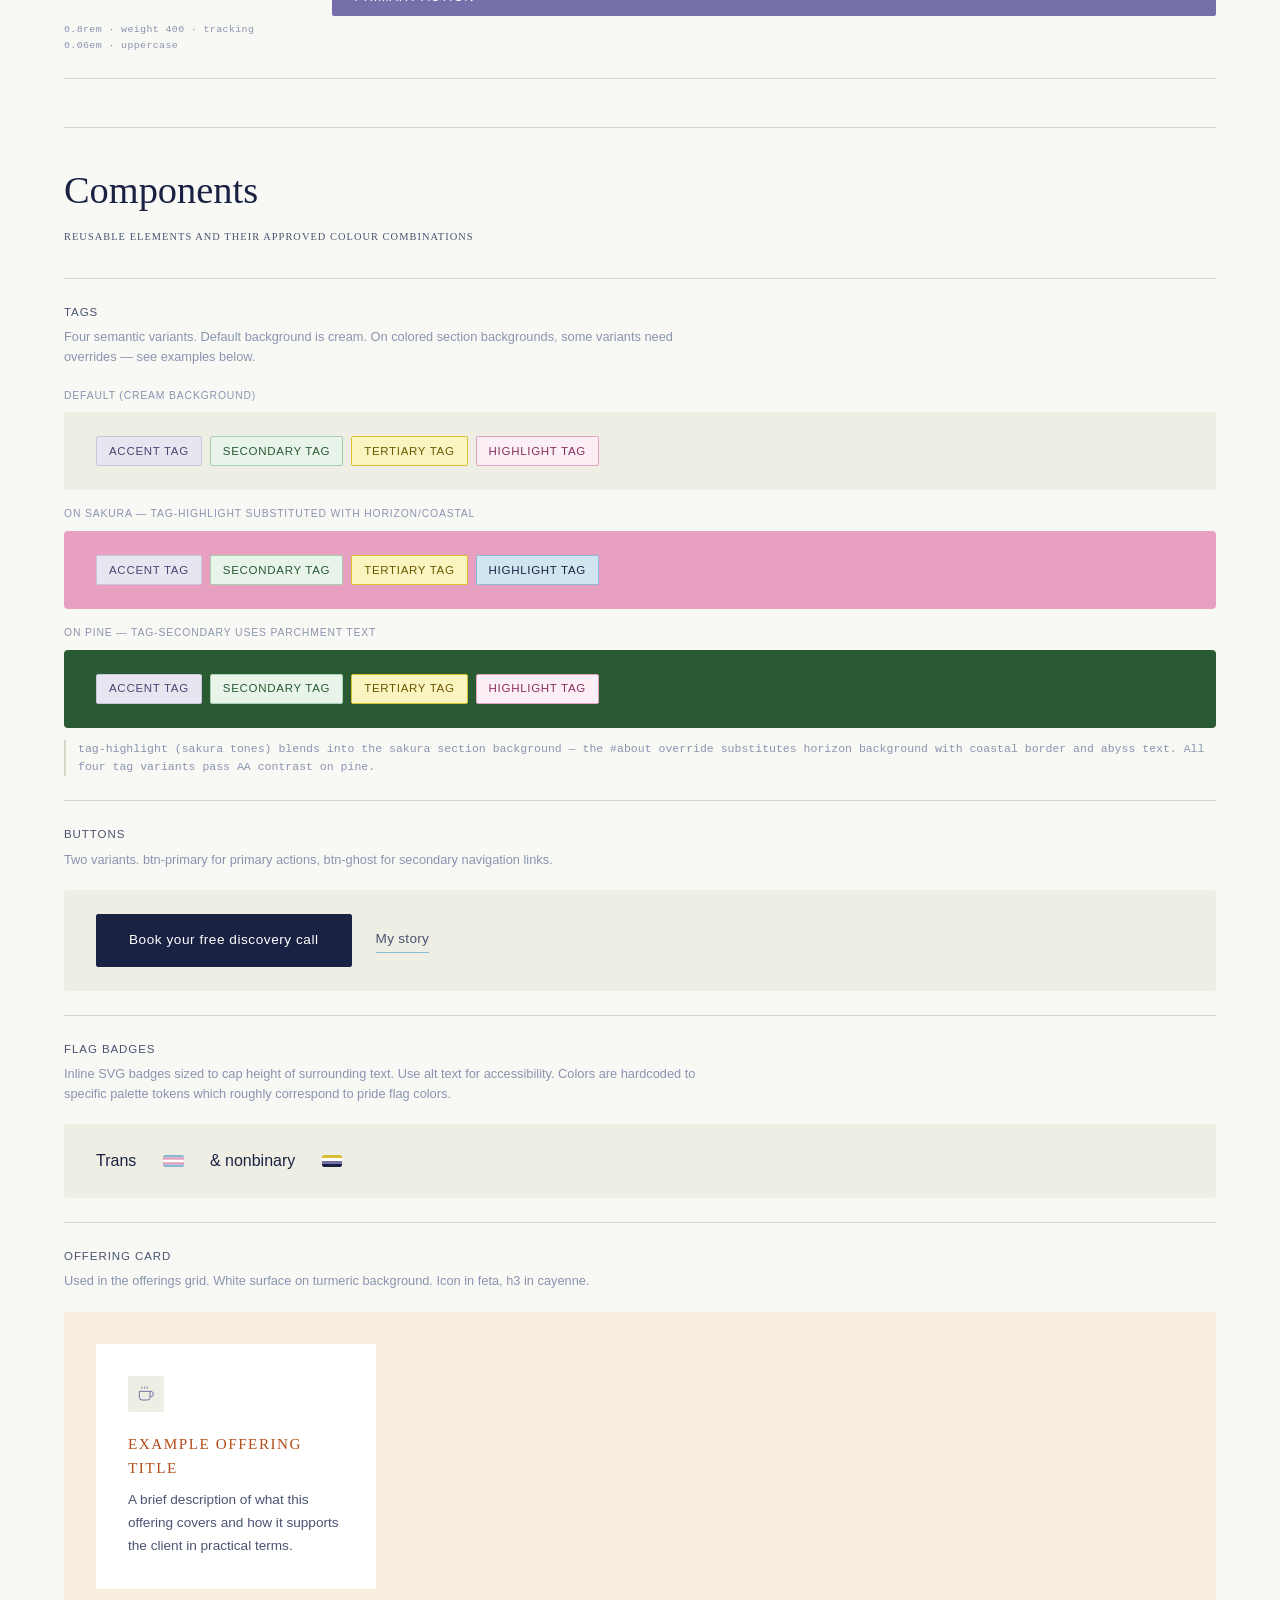
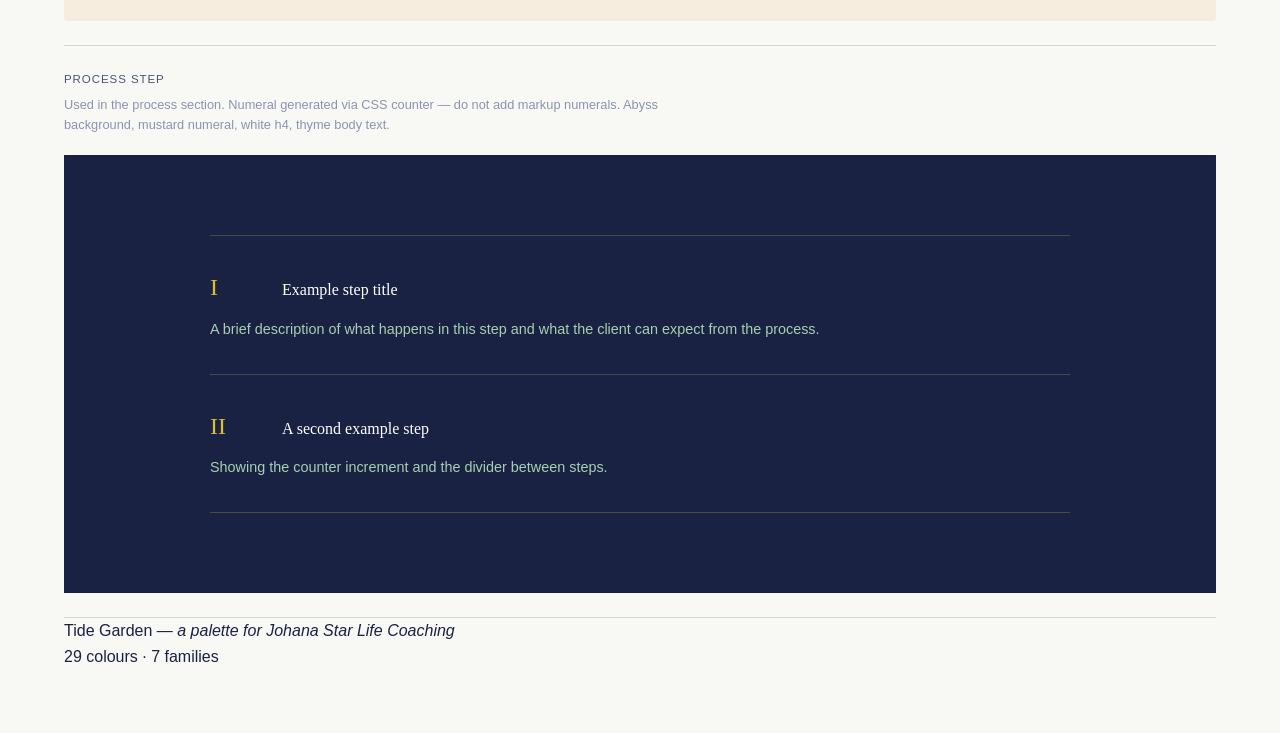
==== commit e3480260: "update palette with styleguide upgrades." ====
--- a/palette.html
+++ b/palette.html
@@ -68,7 +68,10 @@
         <p class="swatch-name">mint</p>
         <p class="swatch-hex">#e8f4ea</p>
       </td>
-      <td class="swatch empty"></td>
+      <td class="swatch light" style="background:#d1e5f0;">
+        <p class="swatch-name">horizon</p>
+        <p class="swatch-hex">#d1e5f0</p>
+      </td>
       <td class="swatch light" style="background:#e7e6f0;">
         <p class="swatch-name">lilac</p>
         <p class="swatch-hex">#e7e6f0</p>
@@ -215,11 +218,171 @@
   <div class="usage-chart" id="usageChart"></div>
 </div>
 
-
-
-<footer>
+<div class="type-section">
+  <h2>Typography</h2>
+  <h3>Two typefaces — serif for display, sans-serif for body</h3>
+
+  <div class="type-specimen">
+    <p class="type-label">Display — Cormorant Garamond 300</p>
+    <p class="type-meta">h1 · clamp(2.6rem, 5vw, 4rem) · tracking −0.01em · leading 1.1</p>
+    <p class="type-example type-h1">A headline that <em>speaks directly</em> to the reader.</p>
+  </div>
+
+  <div class="type-specimen">
+    <p class="type-label">Section heading — Cormorant Garamond 300</p>
+    <p class="type-meta">h2 · clamp(2rem, 3.5vw, 2.8rem) · leading 1.2</p>
+    <p class="type-example type-h2">A section heading that sets the tone — <em>specific and honest.</em></p>
+  </div>
+
+  <div class="type-specimen">
+    <p class="type-label">Sub-heading — Cormorant Garamond 300</p>
+    <p class="type-meta">h3 · clamp(1.8rem, 3vw, 2.4rem) · leading 1.2</p>
+    <p class="type-example type-h3">A sub-heading that introduces a topic or <em>card group.</em></p>
+  </div>
+
+  <div class="type-specimen">
+    <p class="type-label">Card heading — DM Sans 500</p>
+    <p class="type-meta">h4 · 1rem · weight 500</p>
+    <p class="type-example type-h4">Card or step heading — concise and actionable</p>
+  </div>
+
+  <div class="type-specimen">
+    <p class="type-label">Body — DM Sans 300</p>
+    <p class="type-meta">p · 0.95–1.05rem · leading 1.75–1.85</p>
+    <p class="type-example type-body">Body copy is set in DM Sans at 300 weight. It is warm and direct — written to be read by someone who may be tired, overwhelmed, or skeptical. Line height is generous. Sentences are honest.</p>
+  </div>
+
+  <div class="type-specimen">
+    <p class="type-label">Label / eyebrow — DM Sans 500</p>
+    <p class="type-meta">0.72rem · weight 500 · tracking 0.14em · uppercase</p>
+    <p class="type-example type-label-ex">Section label · Location</p>
+  </div>
+
+  <div class="type-specimen">
+    <p class="type-label">Trust bar — DM Sans 500</p>
+    <p class="type-meta">0.75rem · weight 500 · tracking 0.08em · uppercase</p>
+    <p class="type-example type-trust">Trust signal · Identity · Community</p>
+  </div>
+
+  <div class="type-specimen" id="#note">
+    <p class="type-label">Disclaimer / note — DM Sans 300</p>
+    <p class="type-meta">0.8rem · leading 1.6 · sakura left border · matches btn-ghost border style</p>
+    <p class="type-example type-note">A clarifying note or disclaimer — smaller, quieter text with a sakura left border to mark it as distinct from body copy.</p>
+  </div>
+
+  <div class="type-specimen">
+    <p class="type-label">Nav CTA — DM Sans 400</p>
+    <p class="type-meta">0.8rem · weight 400 · tracking 0.06em · uppercase</p>
+    <p class="type-example type-cta">Primary action</p>
+  </div>
+</div>
+
+
+
+<div class="components-section">
+  <h2>Components</h2>
+  <h3>Reusable elements and their approved colour combinations</h3>
+
+  <!-- Tags -->
+  <div class="component-group">
+    <p class="component-label">Tags</p>
+    <p class="component-desc">Four semantic variants. Default background is cream. On colored section backgrounds, some variants need overrides — see examples below.</p>
+
+    <p class="component-sublabel">Default (cream background)</p>
+    <div class="component-example">
+      <ul class="sg-tags">
+        <li class="tag tag-accent">Accent tag</li>
+        <li class="tag tag-secondary">Secondary tag</li>
+        <li class="tag tag-tertiary">Tertiary tag</li>
+        <li class="tag tag-highlight">Highlight tag</li>
+      </ul>
+    </div>
+
+    <p class="component-sublabel">On sakura — tag-highlight substituted with horizon/coastal</p>
+    <div class="component-example" style="background:var(--sakura);">
+      <div id="about">
+        <ul class="sg-tags">
+          <li class="tag tag-accent">Accent tag</li>
+          <li class="tag tag-secondary">Secondary tag</li>
+          <li class="tag tag-tertiary">Tertiary tag</li>
+          <li class="tag tag-highlight">Highlight tag</li>
+        </ul>
+      </div>
+    </div>
+
+    <p class="component-sublabel">On pine — tag-secondary uses parchment text</p>
+    <div class="component-example" style="background:var(--pine);">
+      <ul class="sg-tags">
+        <li class="tag tag-accent">Accent tag</li>
+        <li class="tag tag-secondary">Secondary tag</li>
+        <li class="tag tag-tertiary">Tertiary tag</li>
+        <li class="tag tag-highlight">Highlight tag</li>
+      </ul>
+    </div>
+
+    <p class="component-note">tag-highlight (sakura tones) blends into the sakura section background — the #about override substitutes horizon background with coastal border and abyss text. All four tag variants pass AA contrast on pine.</p>
+  </div>
+
+  <!-- Buttons -->
+  <div id= "#buttons" class="component-group">
+    <p class="component-label">Buttons</p>
+    <p class="component-desc">Two variants. btn-primary for primary actions, btn-ghost for secondary navigation links.</p>
+    <div class="component-example">
+      <a href="#" class="btn-primary" onclick="return false;">Book your free discovery call</a>
+      <a href="#" class="btn-ghost" onclick="return false;">My story</a>
+    </div>
+  </div>
+
+  <!-- Flag badges -->
+  <div class="component-group">
+    <p class="component-label">Flag badges</p>
+    <p class="component-desc">Inline SVG badges sized to cap height of surrounding text. Use alt text for accessibility. Colors are hardcoded to specific palette tokens which roughly correspond to pride flag colors.</p>
+    <div class="component-example">
+      Trans
+      <img class="flag-badge" src="images/flag-trans.svg" alt="Trans pride flag">
+      &amp; nonbinary
+      <img class="flag-badge" src="images/flag-nonbinary.svg" alt="Nonbinary pride flag">
+    </div>
+  </div>
+
+  <!-- Offering card -->
+  <div class="component-group">
+    <p class="component-label">Offering card</p>
+    <p class="component-desc">Used in the offerings grid. White surface on turmeric background. Icon in feta, h3 in cayenne.</p>
+    <div class="component-example sg-offering-example">
+      <article class="card sg-card">
+        <div class="icon">
+          <img src="images/mug.svg" alt="" aria-hidden="true">
+        </div>
+        <h3 class="sg-card-h3">Example offering title</h3>
+        <p class="sg-card-p">A brief description of what this offering covers and how it supports the client in practical terms.</p>
+      </article>
+    </div>
+  </div>
+
+  <!-- Process step -->
+  <div class="component-group">
+    <p class="component-label">Process step</p>
+    <p class="component-desc">Used in the process section. Numeral generated via CSS counter — do not add markup numerals. Abyss background, mustard numeral, white h4, thyme body text.</p>
+    <section id="process">
+      <div class="inner">
+        <ol>
+          <li class="step">
+            <h4>Example step title</h4>
+            <p>A brief description of what happens in this step and what the client can expect from the process.</p>
+          </li>
+          <li class="step">
+            <h4>A second example step</h4>
+            <p>Showing the counter increment and the divider between steps.</p>
+          </li>
+        </ol>
+      </div>
+    </section>
+  </div>
+
+</div>
   <p>Tide Garden &mdash; <em>a palette for Johana Star Life Coaching</em></p>
-  <p>28 colours · 7 families</p>
+  <p>29 colours · 7 families</p>
 </footer>
 
 <script src="script.js" defer></script>
--- a/styles.css
+++ b/styles.css
@@ -7,14 +7,14 @@
   :root {
     /* ─── color tokens ─────────────────────────────────────────────────────────
        Color wheel relationships:
-         · coastal (H=201°), lavender (H=245°), and navy (H=229°) are
-           analogous — a tight blue/purple cluster spanning 44°
+         · coastal (H=201°), navy (H=225°), and abyss (H=229°) are
+           analogous — a nautical blue cluster spanning 28°
          · mustard (H=51°) and lavender (H=245°) are near-complementary
            (194° apart) — they pop against each other
          · mustard (H=51°) and coastal (H=201°) are near-complementary
            (150° apart)
-         · coastal (H=201°) and lavender (H=245°) are now 44° apart —
-           a wider analogous gap than the original 24° with coastal/periwinkle
+         · lavender (H=245°) sits 44° from coastal — a wider analogous gap
+           than the original 24° with coastal/periwinkle
          · sakura (H=333°) and sage (H=130°) are near-complementary
            (157° apart) — warm pink against cool green
          · mustard (H=51°), sage (H=130°), and sakura (H=333°) form a
@@ -76,6 +76,7 @@
 
     /* blues & darks — nautical */
     --coastal:      #88bcd8;   /* shallows was considered but coastal retained */
+    --horizon:      #d1e5f0;   /* coastal (L=69%) lightened 19.0 lightness points to L=88% */
     --haze:         #8a94b0;
     --navy:         #4a5472;
     --abyss:        #1a2244;   /* swapped — abyss is now the deepest blue */
@@ -108,14 +109,16 @@
     --text-light:             var(--haze);
     --accent:                 var(--lavender);
     --accent-hover:           var(--wisteria);
-    --accent-secondary:       var(--sage);
     --accent-secondary-light: var(--mint);
     --accent-secondary-mid:   var(--thyme);
+    --accent-secondary:       var(--sage);
+    --accent-secondary-dark:  var(--pine);
     --accent-tertiary:        var(--mustard);
-    --accent-tertiary-hover:  var(--dijon);
     --highlight:              var(--sakura);
     --highlight-dark:         var(--cherry);
     --muted:                  var(--coastal);
+    --surface-warm:           var(--turmeric);
+    --accent-warm:            var(--cayenne);
     --deep:                   var(--abyss);
 
     /* ─── opacity variants ──────────────────────────────────────────────────────
@@ -123,14 +126,17 @@
     --cream-88:      rgba(248,248,244,0.88);
     --cream-60:      rgba(248,248,244,0.60);
     --cream-35:      rgba(248,248,244,0.35);
-    --cream-8:       rgba(248,248,244,0.08);
+    --cream-15:      rgba(248,248,244,0.15);
     --cream-6:       rgba(248,248,244,0.06);
     --white-85:      rgba(255,255,255,0.85);
-    --white-30:      rgba(255,255,255,0.30);
     --white-15:      rgba(255,255,255,0.15);
     --lavender-15:   rgba(117,112,169,0.15);
     --mustard-25:    rgba(216,192,48,0.25);
     --abyss-8:       rgba(26,34,68,0.08);
+  }
+  html, body {
+    overflow-x: hidden;
+    max-width: 100%;
   }
   body {
     font-family: 'DM Sans', sans-serif;
@@ -139,10 +145,10 @@
     line-height: 1.6;
     font-weight: 300;
   }
-  h1, h2, h3, h4, body > nav .logo, .step .numeral, footer .logo, .quote blockquote {
+  h1, h2, h3, h4, body > nav .logo, footer .logo, .quote blockquote {
     font-family: var(--serif);
   }
-  h1, h2, h3, h4, .step .numeral { font-weight: 300; }
+  h1, h2, h3, h4 { font-weight: 300; }
   /* TODO: Can we define the rbga codes below either in the color tokens section of :root or derived from those colors? */
   body > nav {
     position: fixed;
@@ -157,6 +163,10 @@
     background: var(--cream-88);
     backdrop-filter: blur(12px);
     border-bottom: 1px solid var(--lavender-15);
+    transition: transform 0.3s ease;
+  }
+  body > nav.nav-hidden {
+    transform: translateY(-100%);
   }
   body > nav .logo {
     font-weight: 400;
@@ -178,21 +188,34 @@
     transition: background 0.2s;
   }
   body > nav .cta:hover { background: var(--accent-hover); }
-  .hero {
+  #hero {
     min-height: 100vh;
-    display: grid;
+    display: grid; /* When I disable this attribute I get no padding between #hero and #banner.
+                      Why does grid make the section have more whitespace at the top?
+                      (I presume this impacts the bottom as well, as the whitespace gap there is quite large.) */
     grid-template-columns: 1fr 1fr;
     align-items: center;
-    padding: 8rem 4rem 4rem;
+    padding: 0rem 4rem 4rem;
     gap: 4rem;
   }
-  .banner {
+  #banner {
     display: flex;
     height: 60px;
-    margin-top: 60px;
-  }
-  .banner div { flex: 1; }
-  .hero header .eyebrow {
+    margin-top: 78px; /* determined through trial and error that the nav is 78px high. Can we compute that somehow?
+                         That is, why did we think it was only 60px high? */
+  }
+  #banner div { flex: 1; }
+  .stripe-sakura  { background: #e8a0c0; }
+  .stripe-cherry  { background: #883060; }
+  .stripe-cayenne { background: #b24c19; }
+  .stripe-mustard { background: #d8c030; }
+  .stripe-sage    { background: #7aaa82; }
+  .stripe-coastal { background: #88bcd8; }
+  .stripe-abyss   { background: #1a2244; }
+  .stripe-lavender { background: #7570a9; }
+
+
+  #hero header .eyebrow {
     font-size: 0.72rem;
     font-weight: 500;
     letter-spacing: 0.14em;
@@ -203,25 +226,25 @@
     align-items: center;
     gap: 0.75rem;
   }
-  .hero header .eyebrow::before {
+  #hero header .eyebrow::before {
     content: '';
     display: block;
     width: 32px;
     height: 1px;
     background: var(--accent);
   }
-  .hero header h1 {
+  #hero header h1 {
     font-size: clamp(2.6rem, 5vw, 4rem);
     line-height: 1.1;
     letter-spacing: -0.01em;
     color: var(--text);
     margin-bottom: 1.5rem;
   }
-  .hero header h1 em {
+  #hero header h1 em {
     font-style: italic;
     color: var(--accent);
   }
-  .hero header .lede {
+  #hero header .lede {
     font-size: 1.05rem;
     color: var(--text-mid);
     line-height: 1.75;
@@ -238,7 +261,7 @@
     margin-bottom: 2rem;
     max-width: 420px;
   }
-  .hero header nav {
+  #hero header nav {
     display: flex;
     align-items: center;
     gap: 1.5rem;
@@ -276,19 +299,19 @@
     color: var(--accent);
     border-color: var(--accent);
   }
-  .hero .image {
+  #hero .image {
     position: relative;
     height: 600px;
     border-radius: 2px;
     overflow: hidden;
     background: var(--surface);
   }
-  .hero .image .shapes {
+  #hero .image .shapes {
     position: absolute;
     inset: 0;
     pointer-events: none;
   }
-  .hero .badge {
+  #hero .badge {
     position: absolute;
     bottom: 2.5rem;
     left: 2rem;
@@ -298,13 +321,13 @@
     box-shadow: 0 4px 32px var(--abyss-8);
     max-width: 240px;
   }
-  .hero .badge strong {
+  #hero .badge strong {
     font-size: 1rem;
     color: var(--accent);
     margin-bottom: 0.25rem;
   }
-  .hero .badge ul { list-style-type: '\b7  '; }
-  .hero .badge li {
+  #hero .badge ul { list-style-type: '\b7  '; }
+  #hero .badge li {
     font-size: 0.78rem;
     color: var(--text-mid);
     line-height: 1.5;
@@ -317,7 +340,7 @@
     margin: 0 0.15em;
     border-radius: 1.5px;
   }
-  .trust-bar {
+  #trust-bar {
     list-style: none;
     background: var(--accent);
     padding: 1.75rem 4rem;
@@ -327,7 +350,7 @@
     gap: 3rem;
     flex-wrap: wrap;
   }
-  .trust-bar li {
+  #trust-bar li {
     font-size: 0.75rem;
     color: var(--surface);
     font-weight: 500;
@@ -337,11 +360,11 @@
     align-items: center;
     gap: 0.6rem;
   }
-  .trust-bar li::before {
+  #trust-bar li::before {
     content: '◆';
     font-size: 0.5rem;
   }
-  .about {
+  #about {
     display: grid;
     grid-template-columns: 1fr 1.2fr;
     gap: 6rem;
@@ -349,26 +372,28 @@
     align-items: start;
     background: var(--highlight);
   }
-  .about .label, .offerings .label, .process .label, .diagnosis .label {
+  #about .label, #offerings .label, #process .label, #diagnosis .label {
     color: var(--accent);
   }
-  .systems .label, .regional-center.card .label { color: var(--accent-secondary); }
-  .testimonials .label { color: var(--surface-alt); }
-  .not-therapy .label { color: var(--muted); }
-  .about h2 {
+  #offerings .label { color: var(--accent-warm); }
+  #systems .label { color: var(--parchment); }
+  #diagnosis .regional-center.card .label { color: var(--accent-secondary); }
+  #testimonials .label { color: var(--surface-alt); }
+  #not-therapy .label { color: var(--muted); }
+  #about h2 {
     font-size: clamp(2rem, 3.5vw, 2.8rem);
     line-height: 1.2;
     margin-bottom: 1.5rem;
     color: var(--text);
   }
-  .about h2 em { color: var(--text); }
-  .about p {
+  #about h2 em { color: var(--text); }
+  #about p {
     color: var(--text);
     line-height: 1.85;
     margin-bottom: 1.2rem;
     font-size: 0.97rem;
   }
-  .about .tags {
+  #about .tags {
     list-style: none;
     display: flex;
     flex-wrap: wrap;
@@ -405,20 +430,27 @@
     background: var(--blush);
     border-color: var(--highlight);
   }
-  .about .portrait {
+  /* tag-highlight (sakura tones) is invisible on the sakura about background —
+     substitute coastal family for contrast */
+  #about .tag-highlight {
+    color: var(--abyss);
+    background: var(--horizon);
+    border-color: var(--coastal);
+  }
+  #about .portrait {
     aspect-ratio: 4/5;
     background: var(--surface);
     border-radius: 2px;
     position: relative;
     overflow: hidden;
   }
-  .about .portrait img {
+  #about .portrait img {
     width:100%;
     height:100%;
     object-fit:cover;
     display:block;
   }
-  .not-therapy {
+  #not-therapy {
     background: var(--deep);
     padding: 4rem;
     display: grid;
@@ -426,61 +458,61 @@
     gap: 4rem;
     align-items: center;
   }
-  .not-therapy h2 {
+  #not-therapy h2 {
     font-size: clamp(1.8rem, 3vw, 2.4rem);
     color: var(--background);
     line-height: 1.2;
     margin-bottom: 1rem;
   }
-  .not-therapy h2 em { color: var(--muted); }
-  .not-therapy p {
+  #not-therapy h2 em { color: var(--muted); }
+  #not-therapy p {
     font-size: 0.92rem;
     color: var(--cream-60);
     line-height: 1.8;
     margin-bottom: 1rem;
   }
-  .not-therapy .note {
+  #not-therapy .note {
     font-size: 0.8rem;
     color: var(--cream-35);
   }
-  .not-therapy .comparison {
+  #not-therapy .comparison {
     display: grid;
     grid-template-columns: 1fr 1fr;
     gap: 1px;
-    background: var(--cream-8);
-    border: 1px solid var(--cream-8);
-  }
-  .not-therapy .panel { padding: 1.5rem; }
-  .not-therapy .panel .title {
+    background: var(--cream-15);
+    border: 1px solid var(--cream-15);
+  }
+  #not-therapy .panel { padding: 1.5rem; }
+  #not-therapy .panel .title {
     font-size: 0.72rem;
     font-weight: 500;
     letter-spacing: 0.1em;
     text-transform: uppercase;
     margin-bottom: 0.75rem;
   }
-  .not-therapy .panel .title.is { color: var(--muted); }
-  .not-therapy .panel .title.not { color: var(--white-30); }
-  .not-therapy .list { list-style: none; }
-  .not-therapy .list li {
+  #not-therapy .panel .title.is { color: var(--muted); }
+  #not-therapy .panel .title.not { color: var(--highlight); }
+  #not-therapy .list { list-style: none; }
+  #not-therapy .list li {
     font-size: 0.85rem;
     padding: 0.4rem 0;
     border-bottom: 1px solid var(--cream-6);
     line-height: 1.5;
   }
-  .not-therapy .list.is li { color: var(--white-85); }
-  .not-therapy .list.not li {
+  #not-therapy .list.is li { color: var(--white-85); }
+  #not-therapy .list.not li {
     color: var(--cream-35);
     text-decoration: line-through;
     text-decoration-color: var(--white-15);
   }
-  .offerings { padding: 7rem 4rem; }
-  .offerings .header { margin-bottom: 3.5rem; }
-  .offerings h2 {
+  #offerings { padding: 7rem 4rem; background: var(--surface-warm); }
+  #offerings .header { margin-bottom: 3.5rem; }
+  #offerings h2 {
     font-size: clamp(2rem, 3.5vw, 2.8rem);
     line-height: 1.2;
   }
-  .offerings h2 em { color: var(--accent); }
-  .offerings .grid {
+  #offerings h2 em { color: var(--accent-warm); }
+  #offerings .grid {
     display: grid;
     grid-template-columns: repeat(auto-fit, minmax(280px, 1fr));
     gap: 1px;
@@ -488,11 +520,14 @@
     border: 1px solid var(--surface-alt-dark);
     margin-top: 2.5rem;
   }
-  .offerings .card {
+  @media (min-width: 1268px) {
+    #offerings .grid { grid-template-columns: repeat(6, 1fr); }
+  }
+  #offerings .card {
     background: var(--surface);
     padding: 2rem;
   }
-  .offerings .icon {
+  #offerings .icon {
     width: 36px;
     height: 36px;
     border-radius: 2px;
@@ -502,127 +537,141 @@
     justify-content: center;
     margin-bottom: 1.25rem;
   }
-  .offerings .icon img {
+  #offerings .icon img {
     width: 16px;
     height: 16px;
   }
-  .offerings .card h3 {
+  #offerings .card h3 {
     font-size: 0.95rem;
     font-weight: 500;
-    color: var(--text);
+    color: var(--accent-warm);
     margin-bottom: 0.5rem;
   }
-  .offerings .card p {
+  #offerings .card p {
     font-size: 0.85rem;
     color: var(--text-mid);
     line-height: 1.7;
   }
-  .systems {
-    background: var(--accent-secondary);
+  #systems {
+    background: var(--pine);
     padding: 5rem 4rem;
   }
-  .systems .inner {
+  #systems .inner {
     max-width: 860px;
     margin: 0 auto;
   }
-  .systems h2 {
+  #systems h2 {
     font-size: clamp(1.8rem, 3vw, 2.4rem);
     line-height: 1.2;
     margin-bottom: 1.25rem;
-    color: var(--text);
-  }
-  .systems h2 em { color: var(--text); }
-  .systems p {
+    color: var(--white);
+  }
+  #systems h2 em { color: var(--parchment); }
+  #systems p {
     font-size: 0.95rem;
-    color: var(--text);
+    color: var(--cream);
     line-height: 1.8;
     max-width: 640px;
   }
-  .systems .note {
+  #systems .note {
     margin-top: 1rem;
     font-size: 0.88rem;
-    color: var(--text);
-  }
-  .systems .tags {
+    color: var(--parchment);
+  }
+  #systems .tags {
     list-style: none;
     display: flex;
     flex-wrap: wrap;
     gap: 0.5rem;
     margin-top: 1.5rem;
   }
-  .process {
+  #process {
     background: var(--deep);
-    padding: 7rem 4rem;
-  }
-  .process .inner {
+    padding: 5rem 2rem;
+  }
+  #process .inner {
     max-width: 860px;
     margin: 0 auto;
   }
-  .process .label {
+  #process .label {
     color: var(--accent-tertiary);
   }
-  .process h2 {
+  #process h2 {
     font-size: clamp(2rem, 3.5vw, 2.8rem);
     margin-bottom: 3.5rem;
     line-height: 1.2;
     color: var(--surface);
   }
-  .process h2 em { color: var(--accent-tertiary); }
-  .process ol {
+  #process h2 em { color: var(--accent-tertiary); }
+  /* list-style: none + CSS counter is intentional — list-style-type: upper-roman cannot be
+     independently styled (color, font, size) from the list item content. The counter()
+     approach lets the numeral be mustard, serif, and 1.5rem while step text stays distinct. */
+  #process ol {
     list-style: none;
-  }
-  .step {
-    display: grid;
-    grid-template-columns: 80px 1fr;
+    counter-reset: step-counter;
+  }
+  #process .step {
+    counter-increment: step-counter;
     border-top: 1px solid var(--mustard-25);
     padding: 2rem 0;
-    align-items: start;
-    gap: 2rem;
-  }
-  .step:last-child { border-bottom: 1px solid var(--mustard-25); }
-  .step .numeral {
+    display: grid;
+    grid-template-columns: 2.5rem 1fr;
+    grid-template-rows: auto auto;
+    gap: 0.25rem 2rem;
+    align-items: baseline;
+  }
+  #process .step:last-child { border-bottom: 1px solid var(--mustard-25); }
+  #process .step::before {
+    content: counter(step-counter, upper-roman);
+    font-family: var(--serif);
     font-size: 1.5rem;
+    font-weight: 300;
     color: var(--accent-tertiary);
-    padding-top: 0.1rem;
-  }
-  .step h4 {
+    grid-column: 1;
+    grid-row: 1;
+  }
+  #process .step h4 {
     font-size: 1rem;
     font-weight: 500;
-    margin-bottom: 0.4rem;
     color: var(--surface);
-  }
-  .step p {
+    grid-column: 2;
+    grid-row: 1;
+  }
+  #process .step p {
     font-size: 0.9rem;
     color: var(--accent-secondary-mid);
     line-height: 1.7;
-  }
-  .testimonials {
+    grid-column: 1 / -1;
+    grid-row: 2;
+    padding-top: 0.4rem;
+  }
+  #testimonials {
     background: var(--accent);
     padding: 7rem 4rem;
   }
-  .testimonials .inner {
+  #testimonials .inner {
     max-width: 1000px;
     margin: 0 auto;
   }
-  .testimonials h2 {
+  #testimonials h2 {
     font-size: clamp(2rem, 3.5vw, 2.8rem);
     text-align: center;
     margin-bottom: 3.5rem;
     line-height: 1.2;
     color: var(--surface);
   }
-  .testimonials h2 em { color: var(--accent-tertiary); }
+  #testimonials h2 em { color: var(--accent-tertiary); }
   .quotes {
     display: grid;
     grid-template-columns: 1fr 1fr;
     gap: 1.5rem;
   }
-  .quote {
+  #testimonials .quote {
     background: var(--surface);
     padding: 2.5rem;
     border-radius: 2px;
   }
-  .quote blockquote {
+  #testimonials .quote blockquote {
     font-size: 1.2rem;
     font-weight: 300;
     font-style: italic;
@@ -630,12 +679,12 @@
     color: var(--text);
     margin-bottom: 1.5rem;
   }
-  .quote .author {
+  #testimonials .quote .author {
     display: flex;
     align-items: center;
     gap: 0.75rem;
   }
-  .quote .avatar {
+  #testimonials .quote .avatar {
     width: 40px;
     height: 40px;
     border-radius: 50%;
@@ -647,16 +696,16 @@
     font-weight: 500;
     color: var(--accent);
   }
-  .quote .avatar.plum {
+  #testimonials .quote .avatar.plum {
     background: var(--accent-secondary-light);
     color: var(--accent-secondary);
   }
-  .quote .name {
+  #testimonials .quote .name {
     font-size: 0.85rem;
     font-weight: 500;
     color: var(--text);
   }
-  .quote .role {
+  #testimonials .quote .role {
     font-size: 0.78rem;
     color: var(--text-light);
   }
@@ -679,7 +728,7 @@
     margin-bottom: 1rem;
     color: var(--text);
   }
-  #book .pitch h2 em { color: var(--text); }
+  #book .pitch h2 em { color: var(--accent-secondary-dark); }
   #book .pitch p {
     color: var(--text);
     line-height: 1.75;
@@ -688,15 +737,19 @@
   }
   #book .pitch .note {
     font-size: 0.82rem;
-    color: var(--accent);
+    color: var(--text);
     font-weight: 500;
     margin-top: 0.5rem;
   }
-  .diagnosis {
+  .calendly-inline-widget {
+    max-width: 100% !important;
+    overflow: hidden !important;
+  }
+  #diagnosis {
     padding: 7rem 4rem;
-    background: var(--accent-secondary);
-  }
-  .diagnosis .inner {
+    background: var(--text-mid);
+  }
+  #diagnosis .inner {
     max-width: 860px;
     margin: 0 auto;
     display: grid;
@@ -704,49 +757,50 @@
     gap: 5rem;
     align-items: start;
   }
-  .diagnosis h2 {
+  #diagnosis h2 {
     font-size: clamp(1.8rem, 3vw, 2.4rem);
     line-height: 1.2;
     margin-bottom: 1.25rem;
-    color: var(--text);
-  }
-  .diagnosis h2 em { color: var(--text); }
-  .diagnosis p {
+    color: var(--white);
+  }
+  #diagnosis h2 em, #diagnosis .label { color: var(--thistle); }
+  #diagnosis p {
     font-size: 0.95rem;
-    color: var(--text);
+    color: var(--cream);
     line-height: 1.85;
     margin-bottom: 1rem;
   }
-  .diagnosis .note {
+  #diagnosis .note {
     font-size: 0.8rem;
-    color: var(--text);
+    color: var(--cream);
     margin-bottom: 1.25rem;
   }
-  .regional-center.card {
+  #diagnosis .regional-center.card {
     background: var(--surface);
     border-radius: 2px;
     padding: 2rem;
     border: 1px solid var(--surface-alt-dark);
   }
-  .regional-center.card h3 {
+  #diagnosis .regional-center.card h3 {
     font-size: 1.3rem;
     margin-bottom: 0.75rem;
     line-height: 1.3;
-  }
-  .regional-center.card p {
+    color: var(--text);
+  }
+  #diagnosis .regional-center.card p {
     font-size: 0.85rem;
     color: var(--text-mid);
     line-height: 1.75;
     margin-bottom: 1.25rem;
   }
-  .regional-center .conditions {
+  #diagnosis .regional-center .conditions {
     list-style: none;
     display: flex;
     flex-wrap: wrap;
     gap: 0.4rem;
     margin-bottom: 1.5rem;
   }
-  .regional-center .link {
+  #diagnosis .regional-center .link {
     display: inline-block;
     background: var(--accent);
     color: var(--surface);
@@ -758,7 +812,7 @@
     text-decoration: none;
     transition: background 0.2s;
   }
-  .regional-center .link:hover { background: var(--accent-hover); }
+  #diagnosis .regional-center .link:hover { background: var(--accent-hover); }
   footer {
     background: var(--muted);
     border-top: none;
@@ -797,20 +851,38 @@
     body > nav {
       padding: 1.25rem 2rem;
     }
-    .hero, .about, #book .layout, .not-therapy {
+    #hero, #about, #book .layout, #not-therapy {
       grid-template-columns: 1fr;
       padding: 5rem 2rem 3rem;
     }
-    .hero .image { height: 340px; }
+    #book .layout {
+      padding: 3rem 0;
+    }
+    #book .layout .pitch {
+      padding: 0 2rem;
+    }
+    #book {
+      padding: 0;
+    }
+    .calendly-inline-widget {
+      min-width: 0 !important;
+      width: 100% !important;
+    }
+    #process .step {
+      gap: 0.25rem 0.75rem;
+    }
+    #process {
+      padding: 2rem;
+    }
     .quotes { grid-template-columns: 1fr; }
-    .not-therapy .comparison { grid-template-columns: 1fr; }
-    .trust-bar {
+    #not-therapy .comparison { grid-template-columns: 1fr; }
+    #trust-bar {
       flex-direction: column;
       gap: 1rem;
       padding: 1.5rem 2rem;
     }
-    .offerings, .testimonials, .process .inner, .systems { padding: 5rem 2rem; }
-    .diagnosis .inner {
+    #offerings, #testimonials, #process .inner, #systems { padding: 5rem 2rem; }
+    #diagnosis .inner {
       grid-template-columns: 1fr;
       gap: 2.5rem;
     }
@@ -1021,3 +1093,322 @@
     gap: 0.5rem;
   }
 }
+
+body.palette-page .usage-section {
+  margin-top: 3rem;
+  border-top: 1px solid var(--chevre);
+  padding-top: 2rem;
+}
+body.palette-page .usage-winner {
+  font-size: 0.75rem;
+  color: var(--navy);
+  font-family: 'DM Mono', 'Courier New', monospace;
+  letter-spacing: 0.04em;
+  border: 0.5px solid var(--chevre);
+  border-radius: 2px;
+  padding: 0.5rem 0.75rem;
+  margin-bottom: 1.5rem;
+  display: inline-block;
+}
+body.palette-page .usage-winner strong {
+  font-weight: 500;
+  color: var(--abyss);
+}
+body.palette-page .usage-section h2 {
+  font-family: var(--serif);
+  font-size: clamp(1.8rem, 3vw, 2.4rem);
+  font-weight: 300;
+  margin-bottom: 0.5rem;
+}
+body.palette-page .usage-section h3 {
+  font-size: 0.65rem;
+  font-weight: 500;
+  letter-spacing: 0.1em;
+  text-transform: uppercase;
+  color: var(--navy);
+  margin-top: 0.25rem;
+  margin-bottom: 2rem;
+}
+body.palette-page .usage-chart {
+  display: flex;
+  flex-direction: column;
+  gap: 6px;
+}
+body.palette-page .usage-row {
+  display: grid;
+  grid-template-columns: 100px 24px 1fr 200px;
+  align-items: center;
+  gap: 10px;
+}
+body.palette-page .usage-label {
+  font-size: 0.68rem;
+  font-weight: 500;
+  letter-spacing: 0.04em;
+  color: var(--navy);
+  text-align: right;
+  font-family: 'DM Mono', 'Courier New', monospace;
+}
+body.palette-page .usage-dot {
+  width: 16px;
+  height: 16px;
+  border-radius: 50%;
+  border: 1px solid rgba(0,0,0,0.08);
+  flex-shrink: 0;
+  justify-self: center;
+}
+body.palette-page .usage-bar-wrap {
+  height: 16px;
+  background: var(--feta);
+  border-radius: 2px;
+  overflow: hidden;
+}
+body.palette-page .usage-bar {
+  height: 100%;
+  border-radius: 2px;
+  opacity: 0.85;
+}
+body.palette-page .usage-note {
+  font-size: 0.62rem;
+  font-family: 'DM Mono', 'Courier New', monospace;
+  color: var(--haze);
+  line-height: 1.3;
+}
+body.palette-page .usage-zero .usage-label { color: var(--chevre); }
+body.palette-page .usage-zero .usage-note { color: var(--chevre); }
+
+body.palette-page .type-section {
+  margin-top: 3rem;
+  border-top: 1px solid var(--chevre);
+  padding-top: 2rem;
+}
+body.palette-page .type-section h2 {
+  font-family: var(--serif);
+  font-size: clamp(1.8rem, 3vw, 2.4rem);
+  font-weight: 300;
+  margin-bottom: 0.5rem;
+}
+body.palette-page .type-section h3 {
+  font-size: 0.65rem;
+  font-weight: 500;
+  letter-spacing: 0.1em;
+  text-transform: uppercase;
+  color: var(--navy);
+  margin-top: 0.25rem;
+  margin-bottom: 2rem;
+}
+body.palette-page .type-specimen {
+  border-top: 0.5px solid var(--chevre);
+  padding: 1.5rem 0;
+  display: grid;
+  grid-template-columns: 220px 1fr;
+  gap: 1rem 3rem;
+  align-items: start;
+}
+body.palette-page .type-specimen:last-child {
+  border-bottom: 0.5px solid var(--chevre);
+}
+body.palette-page .type-label {
+  font-size: 0.72rem;
+  font-weight: 500;
+  letter-spacing: 0.04em;
+  color: var(--navy);
+  padding-top: 0.25rem;
+}
+body.palette-page .type-meta {
+  font-size: 0.62rem;
+  font-family: 'Courier New', monospace;
+  color: var(--haze);
+  letter-spacing: 0.04em;
+  margin-top: 0.35rem;
+  grid-column: 1;
+}
+body.palette-page .type-example {
+  grid-column: 2;
+  grid-row: 1 / 3;
+  color: var(--abyss);
+}
+body.palette-page .type-h1 {
+  font-family: var(--serif);
+  font-size: clamp(2.6rem, 5vw, 4rem);
+  font-weight: 300;
+  line-height: 1.1;
+  letter-spacing: -0.01em;
+}
+body.palette-page .type-h1 em { font-style: italic; color: var(--lavender); }
+body.palette-page .type-h2 {
+  font-family: var(--serif);
+  font-size: clamp(2rem, 3.5vw, 2.8rem);
+  font-weight: 300;
+  line-height: 1.2;
+}
+body.palette-page .type-h2 em { font-style: italic; color: var(--lavender); }
+body.palette-page .type-h3 {
+  font-family: var(--serif);
+  font-size: clamp(1.8rem, 3vw, 2.4rem);
+  font-weight: 300;
+  line-height: 1.2;
+}
+body.palette-page .type-h3 em { font-style: italic; color: var(--lavender); }
+body.palette-page .type-h4 {
+  font-size: 1rem;
+  font-weight: 500;
+}
+body.palette-page .type-body {
+  font-size: 0.97rem;
+  line-height: 1.8;
+  font-weight: 300;
+}
+body.palette-page .type-label-ex {
+  font-size: 0.72rem;
+  font-weight: 500;
+  letter-spacing: 0.14em;
+  text-transform: uppercase;
+  color: var(--lavender);
+}
+body.palette-page .type-trust {
+  font-size: 0.75rem;
+  font-weight: 500;
+  letter-spacing: 0.08em;
+  text-transform: uppercase;
+}
+body.palette-page .type-note {
+  font-size: 0.8rem;
+  line-height: 1.6;
+  font-weight: 300;
+  color: var(--navy);
+  border-left: 2px solid var(--sakura);
+  padding-left: 0.9rem;
+}
+body.palette-page .type-cta {
+  display: inline-block;
+  font-size: 0.8rem;
+  font-weight: 400;
+  letter-spacing: 0.06em;
+  text-transform: uppercase;
+  background: var(--lavender);
+  color: var(--white);
+  padding: 0.55rem 1.4rem;
+  border-radius: 2px;
+}
+
+body.palette-page .components-section {
+  margin-top: 3rem;
+  border-top: 1px solid var(--chevre);
+  padding-top: 2rem;
+}
+body.palette-page .components-section h2 {
+  font-family: var(--serif);
+  font-size: clamp(1.8rem, 3vw, 2.4rem);
+  font-weight: 300;
+  margin-bottom: 0.5rem;
+}
+body.palette-page .components-section h3 {
+  font-size: 0.65rem;
+  font-weight: 500;
+  letter-spacing: 0.1em;
+  text-transform: uppercase;
+  color: var(--navy);
+  margin-top: 0.25rem;
+  margin-bottom: 2rem;
+}
+body.palette-page .component-group {
+  border-top: 0.5px solid var(--chevre);
+  padding: 1.5rem 0;
+}
+body.palette-page .component-group:last-child {
+  border-bottom: 0.5px solid var(--chevre);
+}
+body.palette-page .component-label {
+  font-size: 0.72rem;
+  font-weight: 500;
+  letter-spacing: 0.08em;
+  text-transform: uppercase;
+  color: var(--navy);
+  margin-bottom: 0.35rem;
+}
+body.palette-page .component-desc {
+  font-size: 0.8rem;
+  color: var(--haze);
+  line-height: 1.6;
+  max-width: 640px;
+  margin-bottom: 1.25rem;
+}
+body.palette-page .component-example {
+  background: var(--feta);
+  border-radius: 4px;
+  padding: 1.5rem 2rem;
+  display: flex;
+  align-items: center;
+  gap: 1.5rem;
+  flex-wrap: wrap;
+}
+body.palette-page .component-note {
+  font-size: 0.72rem;
+  color: var(--haze);
+  font-family: 'Courier New', monospace;
+  margin-top: 0.75rem;
+  padding-left: 0.75rem;
+  border-left: 2px solid var(--chevre);
+  line-height: 1.6;
+}
+
+/* style guide component examples */
+body.palette-page .sg-tags {
+  list-style: none;
+  display: flex;
+  flex-wrap: wrap;
+  gap: 0.5rem;
+  padding: 0;
+}
+body.palette-page .sg-offering-example {
+  background: var(--turmeric);
+  padding: 2rem;
+}
+body.palette-page .sg-card {
+  max-width: 280px;
+  background: var(--surface);
+  padding: 2rem;
+}
+body.palette-page .sg-card .icon {
+  width: 36px;
+  height: 36px;
+  border-radius: 2px;
+  background: var(--surface-alt);
+  display: flex;
+  align-items: center;
+  justify-content: center;
+  margin-bottom: 1.25rem;
+}
+body.palette-page .sg-card .icon img {
+  width: 16px;
+  height: 16px;
+}
+body.palette-page h3.sg-card-h3 {
+  font-size: 0.95rem;
+  font-weight: 500;
+  color: var(--cayenne);
+  margin-bottom: 0.5rem;
+}
+body.palette-page .sg-card-p {
+  font-size: 0.85rem;
+  color: var(--text-mid);
+  line-height: 1.7;
+}
+
+
+body.palette-page .component-sublabel {
+  font-size: 0.65rem;
+  font-weight: 500;
+  letter-spacing: 0.08em;
+  text-transform: uppercase;
+  color: var(--haze);
+  margin-top: 1rem;
+  margin-bottom: 0.5rem;
+}
+
+body.palette-page .component-example #about {
+  display: block;
+  min-height: unset;
+  padding: 0;
+  grid-template-columns: unset;
+}
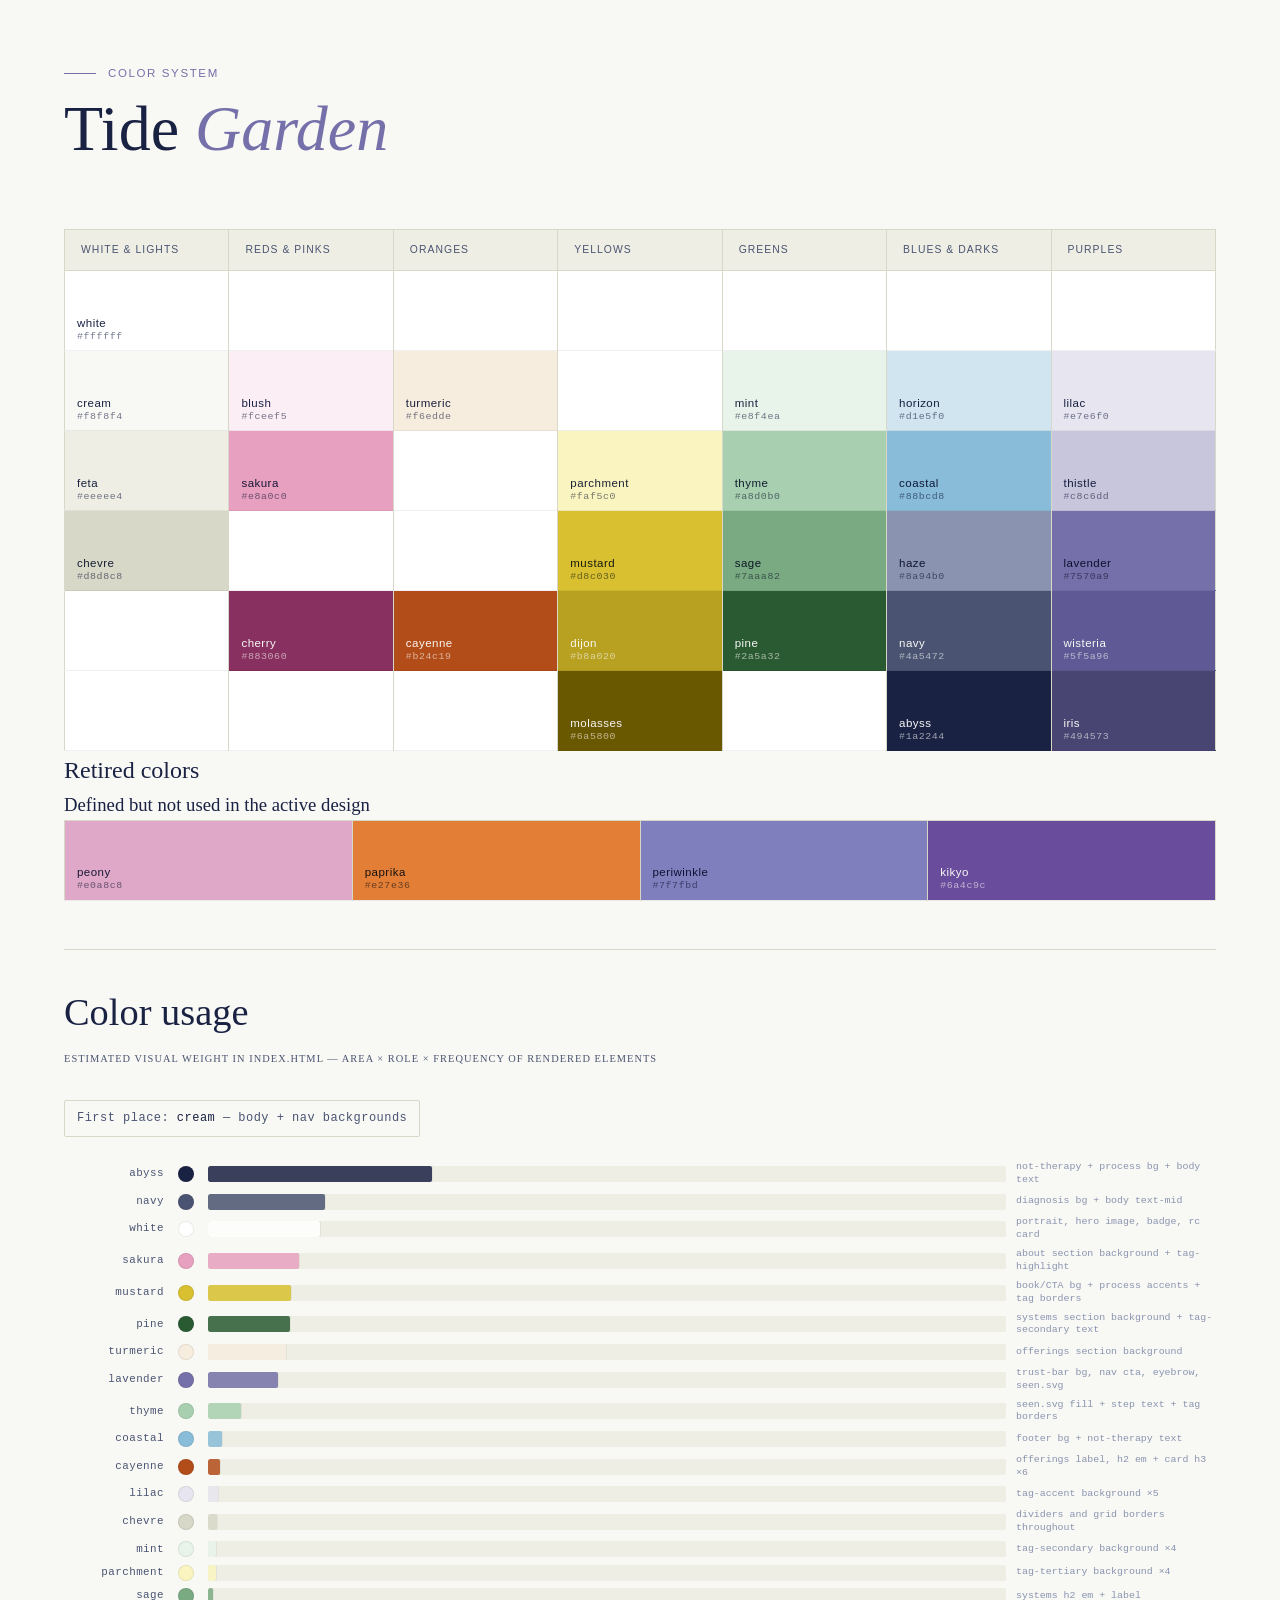
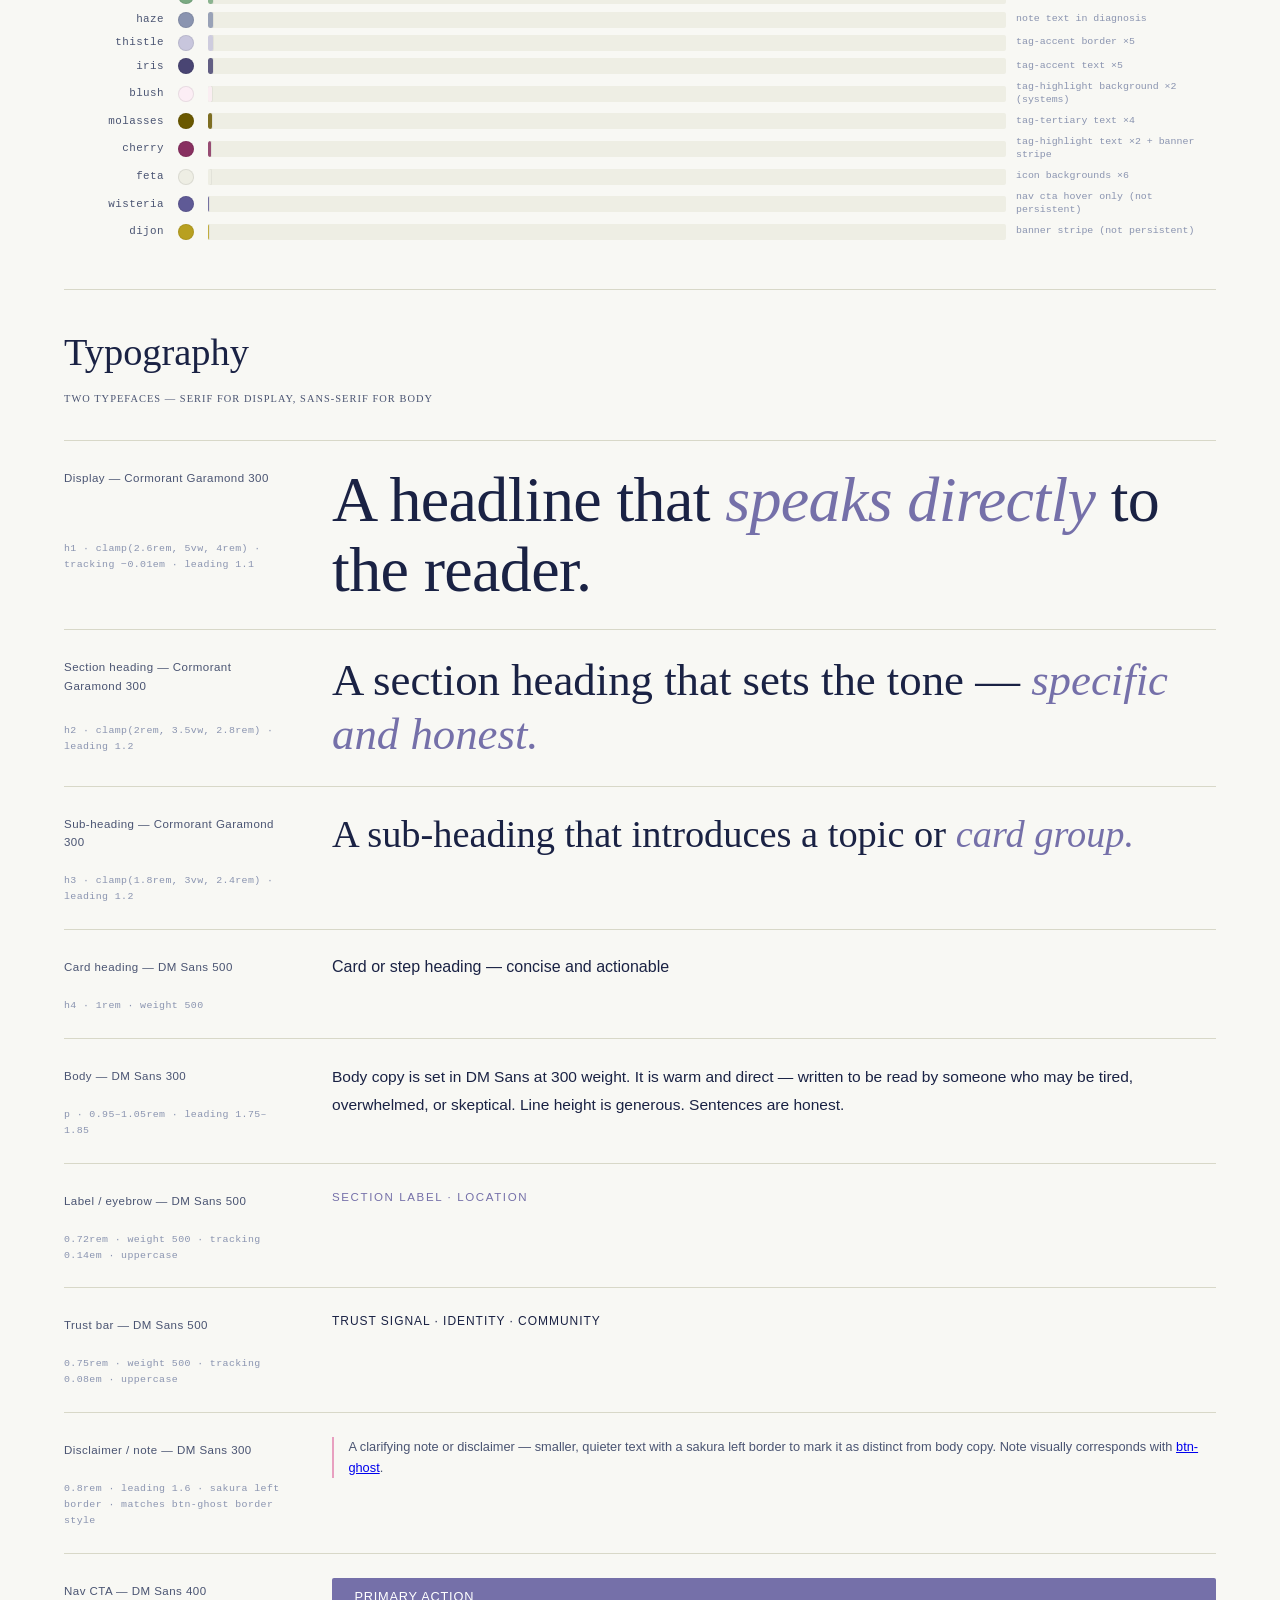
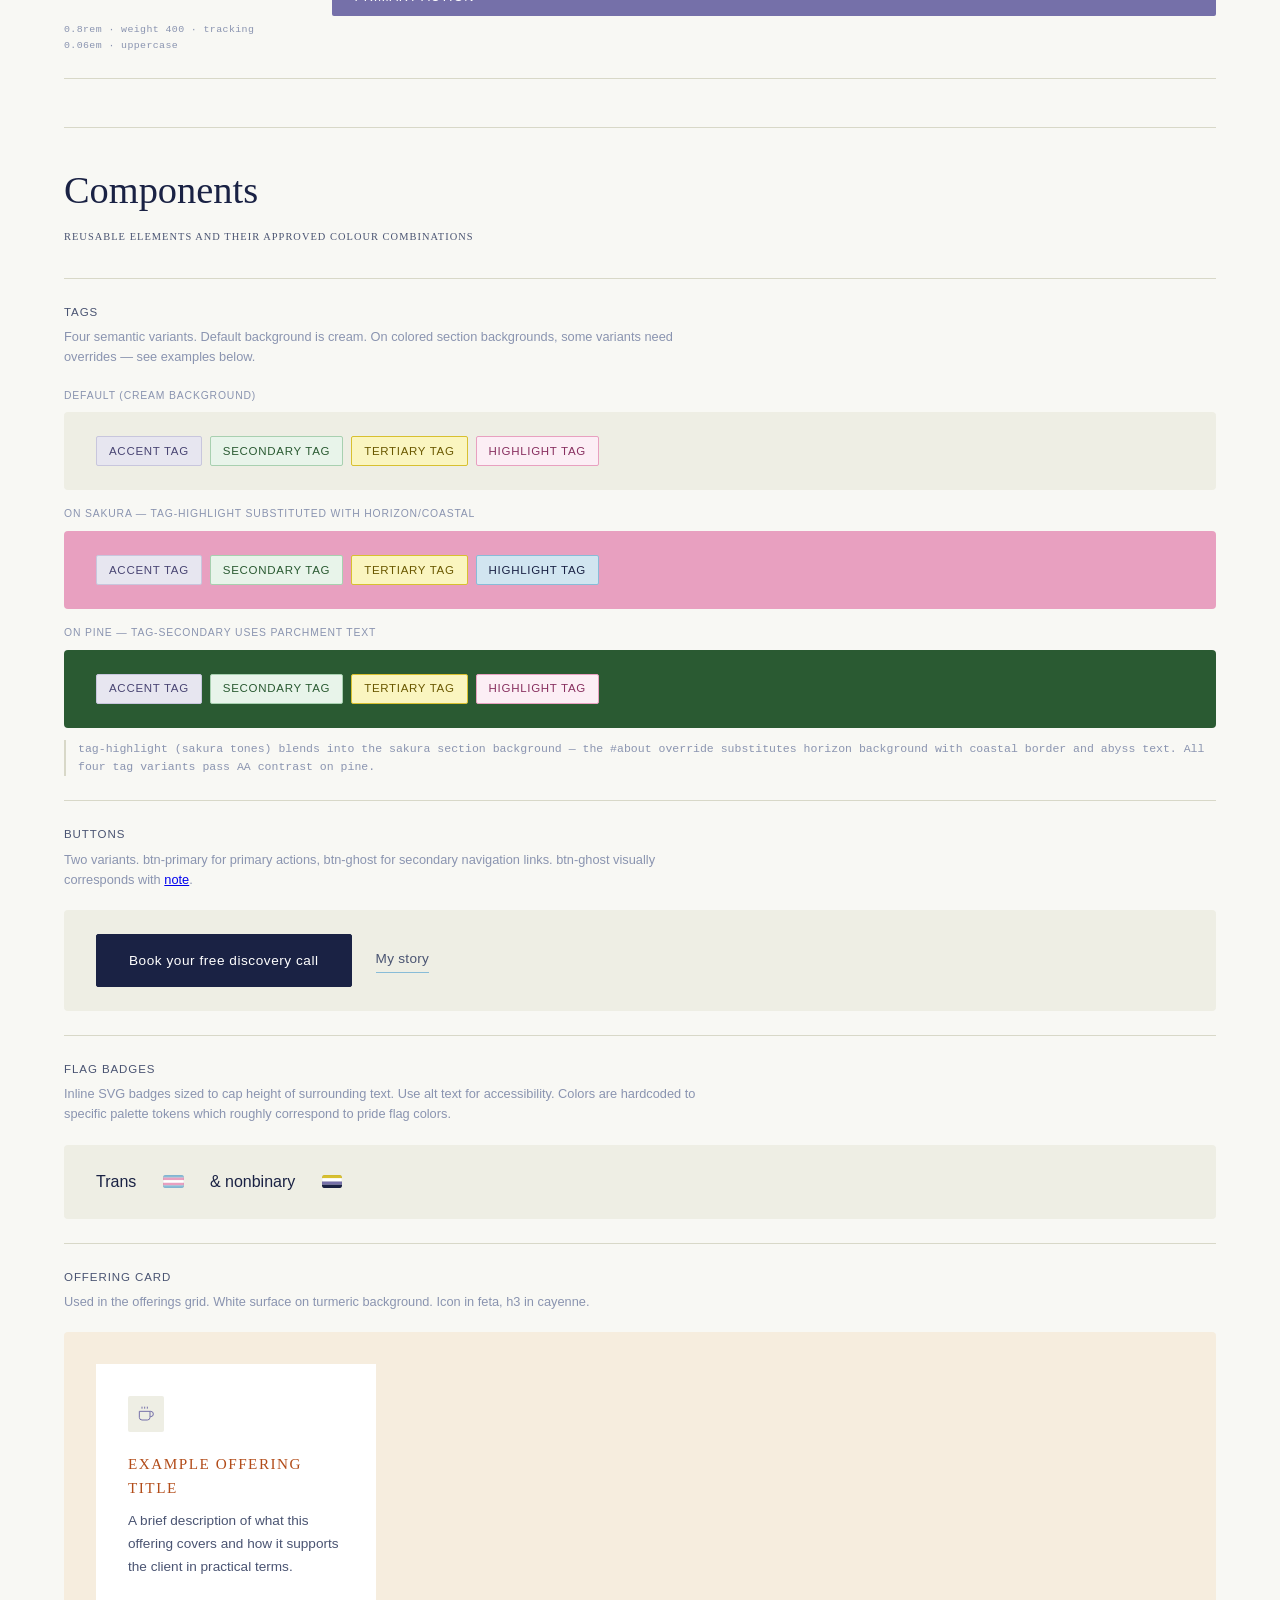
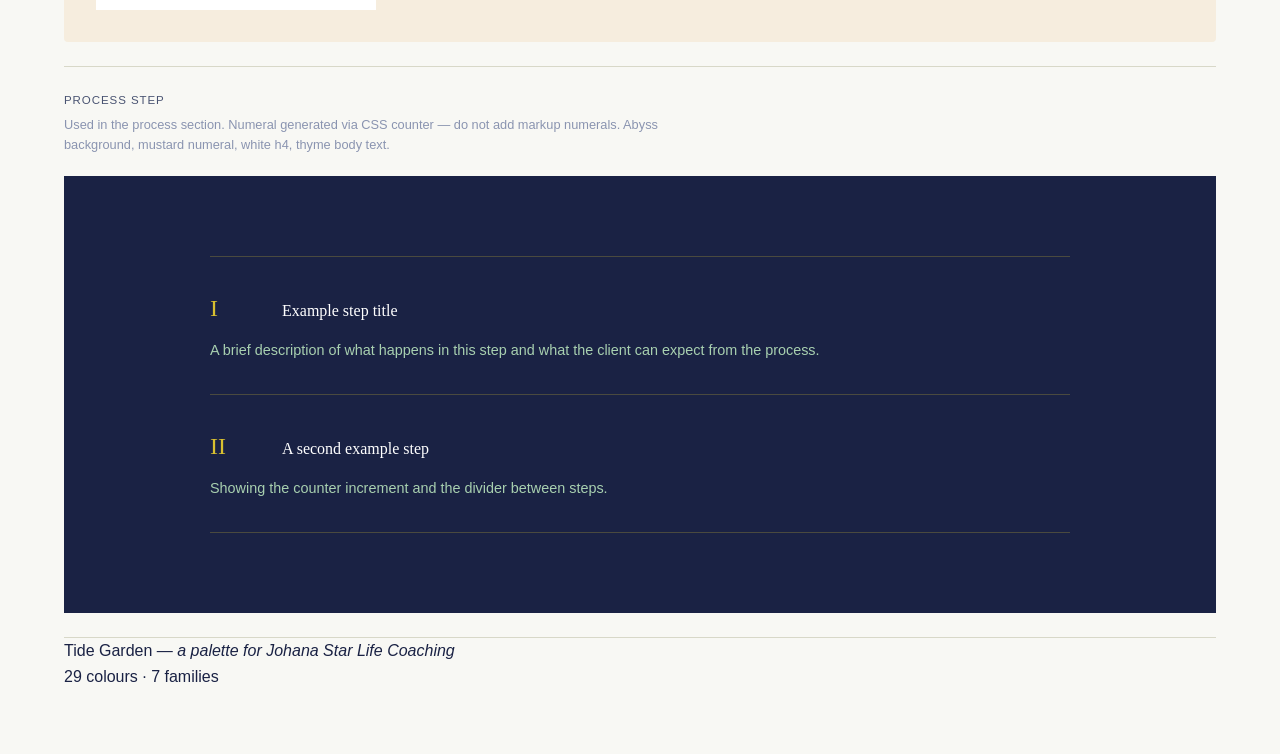
==== commit bcceda5b: "update palette with styleguide upgrades." ====
--- a/palette.html
+++ b/palette.html
@@ -264,10 +264,10 @@
     <p class="type-example type-trust">Trust signal · Identity · Community</p>
   </div>
 
-  <div class="type-specimen" id="#note">
+  <div class="type-specimen" id="note">
     <p class="type-label">Disclaimer / note — DM Sans 300</p>
     <p class="type-meta">0.8rem · leading 1.6 · sakura left border · matches btn-ghost border style</p>
-    <p class="type-example type-note">A clarifying note or disclaimer — smaller, quieter text with a sakura left border to mark it as distinct from body copy.</p>
+    <p class="type-example type-note">A clarifying note or disclaimer — smaller, quieter text with a sakura left border to mark it as distinct from body copy. Note visually corresponds with <a href="#buttons">btn-ghost</a>.</p>
   </div>
 
   <div class="type-specimen">
@@ -299,7 +299,7 @@
     </div>
 
     <p class="component-sublabel">On sakura — tag-highlight substituted with horizon/coastal</p>
-    <div class="component-example" style="background:var(--sakura);">
+    <div class="component-example sg-example-sakura">
       <div id="about">
         <ul class="sg-tags">
           <li class="tag tag-accent">Accent tag</li>
@@ -311,7 +311,7 @@
     </div>
 
     <p class="component-sublabel">On pine — tag-secondary uses parchment text</p>
-    <div class="component-example" style="background:var(--pine);">
+    <div class="component-example sg-example-pine">
       <ul class="sg-tags">
         <li class="tag tag-accent">Accent tag</li>
         <li class="tag tag-secondary">Secondary tag</li>
@@ -324,9 +324,9 @@
   </div>
 
   <!-- Buttons -->
-  <div id= "#buttons" class="component-group">
+  <div id="buttons" class="component-group">
     <p class="component-label">Buttons</p>
-    <p class="component-desc">Two variants. btn-primary for primary actions, btn-ghost for secondary navigation links.</p>
+    <p class="component-desc">Two variants. btn-primary for primary actions, btn-ghost for secondary navigation links. btn-ghost visually corresponds with <a href="#note">note</a>.</p>
     <div class="component-example">
       <a href="#" class="btn-primary" onclick="return false;">Book your free discovery call</a>
       <a href="#" class="btn-ghost" onclick="return false;">My story</a>
--- a/styles.css
+++ b/styles.css
@@ -1412,3 +1412,6 @@
   padding: 0;
   grid-template-columns: unset;
 }
+
+body.palette-page .sg-example-sakura { background: var(--sakura); }
+body.palette-page .sg-example-pine   { background: var(--pine); }
